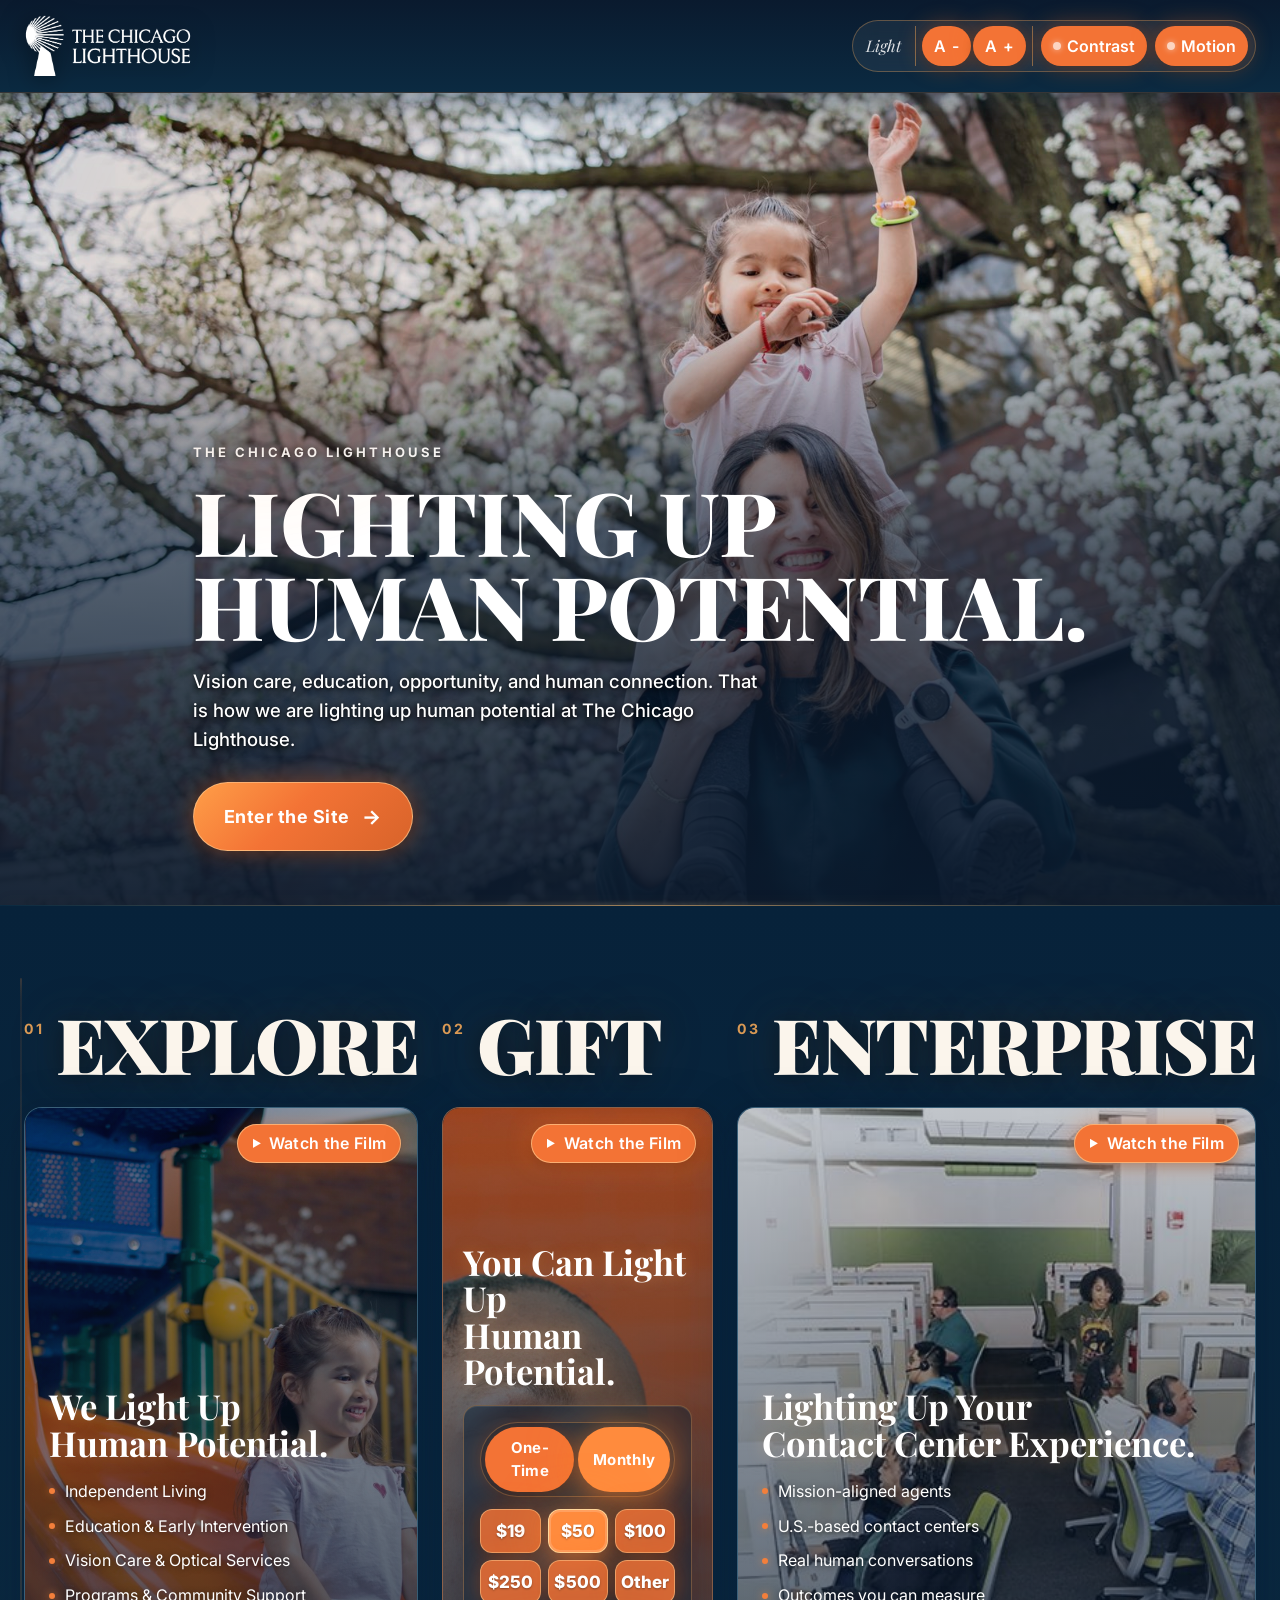
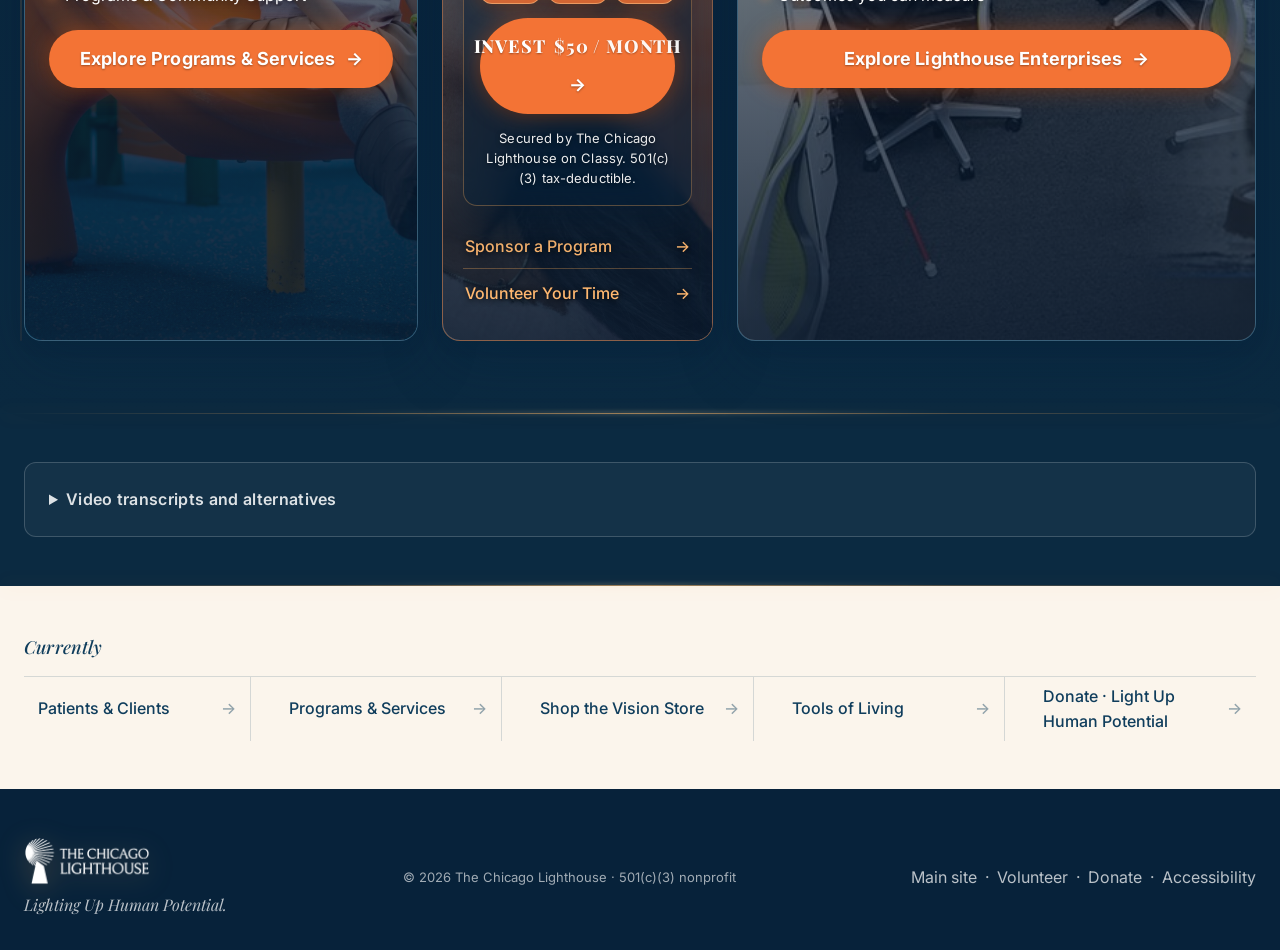
==== index.html @ 5dae8b42 "v3.8.0: header cleanup, hero true-cover, big block section titles, new hero poster Header - Remove t" ====
<!doctype html>
<html lang="en">
<head>
  <meta charset="utf-8" />
  <meta name="viewport" content="width=device-width, initial-scale=1, viewport-fit=cover" />
  <title>The Chicago Lighthouse — Lighting Up Human Potential</title>
  <meta name="description" content="Lighting up human potential through vision care, education, opportunity, and human connection. Three pathways: Explore, Gift, Enterprise." />
  <meta name="theme-color" content="#0B2A41" />

  <link rel="icon" type="image/png" href="assets/logo-deck-white.png" />
  <link rel="apple-touch-icon" href="assets/logo-deck-navy.png" />

  <link rel="preconnect" href="https://fonts.googleapis.com" />
  <link rel="preconnect" href="https://fonts.gstatic.com" crossorigin />
  <link rel="preconnect" href="https://player.vimeo.com" />
  <link rel="preconnect" href="https://i.vimeocdn.com" />
  <link href="https://fonts.googleapis.com/css2?family=Inter:wght@400;500;600;700&family=Playfair+Display:ital,wght@0,500;0,600;0,700;1,700&display=swap" rel="stylesheet" />

  <link rel="stylesheet" href="styles.css?v=3.7.0" />

  <meta property="og:title" content="The Chicago Lighthouse — Lighting Up Human Potential" />
  <meta property="og:description" content="Lighting up human potential. Three pathways: Explore, Gift, Enterprise." />
  <meta property="og:type" content="website" />
  <meta property="og:image" content="assets/hero-braille-reader.jpg" />
</head>
<body data-theme="default" data-text="m" data-motion="auto" class="lights-on">

  <script>
    /* Failsafe: ensure the page is always visible even if later JS fails.
       The lights-on class is set on body inline before any other content
       renders, so the body never sits at curtain-opacity for the user. */
    (function(){
      try {
        document.body.classList.add('lights-on');
        document.documentElement.classList.add('lights-on');
      } catch(_) {}
    })();
  </script>

  <a class="skip" href="#main">Skip to main content</a>

  <!-- Brand light: warm radial glow anchored to logo position -->
  <div class="brand-light" aria-hidden="true"></div>

  <!-- Switch flash overlay: warm light sweep for the contrast toggle -->
  <div class="switch-flash" id="switchFlash" aria-hidden="true"></div>

  <header class="site-header" role="banner">
    <div class="wrap header-inner">
      <a href="#top" class="brand" aria-label="The Chicago Lighthouse — back to top">
        <img src="assets/logo-mark-white.png" alt="The Chicago Lighthouse" />
      </a>

      <nav class="a11y-bar" aria-label="Display preferences">
        <span class="a11y-label" aria-hidden="true">Light</span>
        <div class="a11y-group" role="group" aria-label="Text size">
          <button type="button" class="a11y-btn" data-text-size="s" aria-label="Smaller text" title="Smaller text">A<span aria-hidden="true">-</span></button>
          <button type="button" class="a11y-btn" data-text-size="l" aria-label="Larger text" title="Larger text">A<span aria-hidden="true">+</span></button>
        </div>
        <button type="button" class="a11y-btn a11y-toggle" data-toggle="theme" aria-pressed="false" aria-label="Toggle high-contrast theme" title="High contrast">
          <span class="dot" aria-hidden="true"></span>
          <span class="a11y-text">Contrast</span>
        </button>
        <button type="button" class="a11y-btn a11y-toggle" data-toggle="motion" aria-pressed="false" aria-label="Toggle reduced motion" title="Reduce motion">
          <span class="dot" aria-hidden="true"></span>
          <span class="a11y-text">Motion</span>
        </button>
      </nav>
    </div>
  </header>

  <main id="main">

    <!-- ============ HERO ============ -->
    <section class="hero" id="top" aria-labelledby="hero-title">
      <div class="hero-media" aria-hidden="true">
        <img class="hero-poster" src="assets/hero-mom-and-child.jpg" alt="" />
        <iframe
          class="hero-video"
          src="https://player.vimeo.com/video/1198599538?background=1&autoplay=1&loop=1&muted=1&controls=0&title=0&byline=0&portrait=0&dnt=1&texttrack=en"
          allow="autoplay; fullscreen"
          allowfullscreen
          title="The Chicago Lighthouse — ambient film loop"
          loading="eager"
          tabindex="-1"
        ></iframe>
        <div class="hero-scrim"></div>
      </div>

      <div class="wrap hero-inner">
        <p class="eyebrow eyebrow-on-dark">The Chicago Lighthouse</p>
        <h1 id="hero-title" class="display hero-title" data-illuminate>
          <span class="hero-line-dominant" data-illuminate-line>LIGHTING&nbsp;UP</span>
          <span class="hero-line-dominant" data-illuminate-line>HUMAN&nbsp;POTENTIAL.</span>
        </h1>
        <p class="lede">Vision care, education, opportunity, and human connection. That is how we are lighting up human potential at The Chicago Lighthouse.</p>
        <div class="hero-row">
          <a class="btn btn-accent btn-hero-door" href="https://chicagolighthouse.org/" target="_blank" rel="noopener">
            Enter the Site <span class="arr" aria-hidden="true">&rarr;</span>
          </a>
        </div>
      </div>
    </section>

    <hr class="lightline" aria-hidden="true" />

    <!-- ============ THREE DOORWAYS ============ -->
    <section class="doorways-section" aria-labelledby="doorways-title">
      <div class="lighttrail" aria-hidden="true"></div>
      <div class="wrap">
        <h2 id="doorways-title" class="sr-only">Three pathways into The Chicago Lighthouse</h2>

        <div class="doorways">

          <!-- 1. EXPLORE -->
          <div class="doorway-group">
            <header class="dw-section-head">
              <span class="dw-section-num" aria-hidden="true">01</span>
              <h3 class="dw-section-title">Explore</h3>
            </header>
          <article class="doorway dw-care" id="explore" aria-labelledby="dw-care-title">
            <span class="lightsweep" aria-hidden="true"></span>
            <div class="dw-media" aria-hidden="true" data-bg-video="1198599538" data-bg-poster="assets/explore-playground.jpg">
              <img class="dw-poster" src="assets/explore-playground.jpg" alt="" />
              <div class="dw-scrim"></div>
            </div>
            <button class="film-btn film-btn-corner" data-film="1198599538" aria-label="Watch the Chicago Lighthouse film with sound">
              <span class="play-i" aria-hidden="true">&#9658;</span> Watch the Film
            </button>
            <div class="dw-content">
              <div class="dw-body">
                <h3 id="dw-care-title" class="dw-title">
                  <span class="glow-text breathe-warm">We Light Up</span><br/>
                  <span class="glow-text breathe-warm">Human Potential.</span>
                </h3>
                <ul class="dw-list" aria-label="Explore offerings">
                  <li>Independent Living</li>
                  <li>Education &amp; Early Intervention</li>
                  <li>Vision Care &amp; Optical Services</li>
                  <li>Programs &amp; Community Support</li>
                </ul>
                <a class="btn btn-accent btn-block btn-glow dw-cta-primary" href="https://chicagolighthouse.org/programs-services/" target="_blank" rel="noopener">
                  Explore Programs &amp; Services <span class="arr" aria-hidden="true">&rarr;</span>
                </a>
              </div>
            </div>
          </article>
          </div>

          <!-- 2. GIFT -->
          <div class="doorway-group">
            <header class="dw-section-head">
              <span class="dw-section-num" aria-hidden="true">02</span>
              <h3 class="dw-section-title">Gift</h3>
            </header>
          <article class="doorway dw-donor" id="gift" aria-labelledby="dw-donor-title">
            <span class="lightsweep" aria-hidden="true"></span>
            <div class="dw-media" aria-hidden="true" data-bg-video="1198599536" data-bg-poster="assets/gift-smile.jpg">
              <img class="dw-poster" src="assets/gift-smile.jpg" alt="" />
              <div class="dw-scrim dw-scrim-deep"></div>
            </div>
            <button class="film-btn film-btn-corner" data-film="1198599536" aria-label="Watch the Gift film with sound">
              <span class="play-i" aria-hidden="true">&#9658;</span> Watch the Film
            </button>
            <div class="dw-content dw-content-donor">
              <div class="dw-body">
                <h3 id="dw-donor-title" class="dw-title">
                  <span class="glow-text breathe-warm">You Can Light Up</span><br/>
                  <span class="glow-text breathe-warm">Human Potential.</span>
                </h3>

                <!-- ============ DONATION WIDGET ============ -->
                <form class="give" id="giveForm" aria-label="Make a donation" novalidate>
                  <div class="give-freq" role="group" aria-label="Donation frequency">
                    <button type="button" class="give-freq-btn" data-freq="one-time" aria-pressed="false">One-Time</button>
                    <button type="button" class="give-freq-btn is-on" data-freq="monthly" aria-pressed="true">Monthly</button>
                  </div>

                  <fieldset class="give-tiers" aria-label="Donation amount">
                    <legend class="sr-only">Choose an amount</legend>
                    <label class="give-tier"><input type="radio" name="give-amount" value="19" /><span>$19</span></label>
                    <label class="give-tier is-on"><input type="radio" name="give-amount" value="50" checked /><span>$50</span></label>
                    <label class="give-tier"><input type="radio" name="give-amount" value="100" /><span>$100</span></label>
                    <label class="give-tier"><input type="radio" name="give-amount" value="250" /><span>$250</span></label>
                    <label class="give-tier"><input type="radio" name="give-amount" value="500" /><span>$500</span></label>
                    <label class="give-tier give-tier-other"><input type="radio" name="give-amount" value="other" /><span>Other</span></label>
                  </fieldset>

                  <div class="give-other" hidden>
                    <label for="giveOtherAmt" class="sr-only">Custom amount in US dollars</label>
                    <span class="give-other-sym" aria-hidden="true">$</span>
                    <input id="giveOtherAmt" type="number" inputmode="decimal" min="1" step="1" placeholder="Custom amount" autocomplete="off" />
                  </div>

                  <button type="submit" class="btn btn-accent btn-block btn-glow give-cta" id="giveCta">
                    <span class="give-cta-label">INVEST <span class="give-cta-amt">$50 / MONTH</span></span> <span class="arr" aria-hidden="true">&rarr;</span>
                  </button>

                  <p class="give-note">Secured by The Chicago Lighthouse on Classy. 501(c)(3) tax-deductible.</p>
                </form>

                <div class="give-alt">
                  <a class="give-alt-link" href="https://chicagolighthouse.org/donate/corporations-foundations/" target="_blank" rel="noopener">
                    Sponsor a Program <span class="arr" aria-hidden="true">&rarr;</span>
                  </a>
                  <a class="give-alt-link" href="https://chicagolighthouse.org/work-with-us/volunteer/" target="_blank" rel="noopener">
                    Volunteer Your Time <span class="arr" aria-hidden="true">&rarr;</span>
                  </a>
                </div>
              </div>
            </div>
          </article>
          </div>

          <!-- 3. ENTERPRISE -->
          <div class="doorway-group">
            <header class="dw-section-head">
              <span class="dw-section-num" aria-hidden="true">03</span>
              <h3 class="dw-section-title">Enterprise</h3>
            </header>
          <article class="doorway dw-enterprise" id="enterprise" aria-labelledby="dw-ent-title">
            <span class="lightsweep" aria-hidden="true"></span>
            <div class="dw-media" aria-hidden="true" data-bg-video="1198599537" data-bg-poster="assets/enterprise-contact-center.jpg">
              <img class="dw-poster" src="assets/enterprise-contact-center.jpg" alt="" />
              <div class="dw-scrim dw-scrim-deep"></div>
            </div>
            <button class="film-btn film-btn-corner" data-film="1198599537" aria-label="Watch the Enterprise film with sound">
              <span class="play-i" aria-hidden="true">&#9658;</span> Watch the Film
            </button>
            <div class="dw-content">
              <div class="dw-body">
                <h3 id="dw-ent-title" class="dw-title">
                  <span class="glow-text breathe-warm">Lighting Up Your</span><br/>
                  <span class="glow-text breathe-warm">Contact Center Experience.</span>
                </h3>
                <ul class="dw-list" aria-label="Enterprise capabilities">
                  <li>Mission-aligned agents</li>
                  <li>U.S.-based contact centers</li>
                  <li>Real human conversations</li>
                  <li>Outcomes you can measure</li>
                </ul>
                <a class="btn btn-accent btn-block btn-glow dw-cta-primary" href="https://lighthouseenterprises.org/" target="_blank" rel="noopener">
                  Explore Lighthouse Enterprises <span class="arr" aria-hidden="true">&rarr;</span>
                </a>
              </div>
            </div>
          </article>
          </div>

        </div>
      </div>
    </section>

    <hr class="lightline" aria-hidden="true" />

    <!-- ============ TRANSCRIPTS & ALTERNATIVES ============ -->
    <!-- Sits as its own clearly bottom-of-deck section so the disclosure
         never appears mid-page within the doorway stack. WCAG 1.2.3. -->
    <section class="transcripts-section" aria-labelledby="transcripts-title">
      <div class="wrap">
        <details class="transcripts">
          <summary id="transcripts-title">Video transcripts and alternatives</summary>
          <div class="transcripts-grid">
            <div>
              <h4>The Chicago Lighthouse — hero film</h4>
              <!-- TODO Rick: replace with full transcript -->
              <p>Transcript placeholder. A descriptive text alternative for the Chicago Lighthouse hero film will live here once finalized. The film features staff, clients, and community members.</p>
            </div>
            <div>
              <h4>Gift film</h4>
              <p>Transcript placeholder. A descriptive text alternative for the Gift film will live here once finalized.</p>
            </div>
            <div>
              <h4>Enterprise film</h4>
              <p>Transcript placeholder. A descriptive text alternative for the Enterprise film will live here once finalized.</p>
            </div>
          </div>
        </details>
      </div>
    </section>

    <hr class="lightline" aria-hidden="true" />

    <!-- ============ CURRENTLY UTILITY BAND ============ -->
    <section class="currently" aria-labelledby="currently-title">
      <div class="wrap">
        <p id="currently-title" class="currently-h"><em>Currently</em></p>
        <ul class="currently-grid">
          <li><a href="https://chicagolighthouse.org/patients-clients/" target="_blank" rel="noopener">Patients &amp; Clients</a></li>
          <li><a href="https://chicagolighthouse.org/programs-services/" target="_blank" rel="noopener">Programs &amp; Services</a></li>
          <li><a href="https://chicagolighthouse.org/shop/" target="_blank" rel="noopener">Shop the Vision Store</a></li>
          <li><a href="https://chicagolighthouse.org/programs-services/independent-living/" target="_blank" rel="noopener">Tools of Living</a></li>
          <li><a href="https://chicagolighthouse.org/donate/" target="_blank" rel="noopener">Donate &middot; Light Up Human Potential</a></li>
        </ul>
      </div>
    </section>

  </main>

  <footer class="site-footer" role="contentinfo">
    <div class="wrap footer-inner">
      <div class="foot-brand">
        <img src="assets/logo-mark-white.png" alt="The Chicago Lighthouse" />
        <p class="foot-tag"><em>Lighting Up Human Potential.</em></p>
      </div>
      <p class="foot-meta">&copy; <span id="yr"></span> The Chicago Lighthouse &middot; 501(c)(3) nonprofit</p>
      <nav class="foot-links" aria-label="Footer">
        <a href="https://chicagolighthouse.org/" target="_blank" rel="noopener">Main site</a>
        <span aria-hidden="true">&middot;</span>
        <a href="https://chicagolighthouse.org/work-with-us/volunteer/" target="_blank" rel="noopener">Volunteer</a>
        <span aria-hidden="true">&middot;</span>
        <a href="https://chicagolighthouse.org/donate/" target="_blank" rel="noopener">Donate</a>
        <span aria-hidden="true">&middot;</span>
        <a href="https://chicagolighthouse.org/accessibility/" target="_blank" rel="noopener">Accessibility</a>
      </nav>
    </div>
  </footer>

  <!-- ============ Film modal ============ -->
  <div class="film-modal" id="filmModal" role="dialog" aria-modal="true" aria-labelledby="modalTitle" hidden>
    <button class="modal-close" id="modalClose" aria-label="Close film">&times;</button>
    <div class="modal-frame">
      <iframe id="modalIframe" src="" allow="autoplay; fullscreen; picture-in-picture" allowfullscreen title="Watch the film with sound"></iframe>
    </div>
    <p id="modalTitle" class="sr-only">Watch the film with sound and captions</p>
  </div>

  <script>
    (function(){
      var body = document.body;
      var yr = document.getElementById('yr');
      if (yr) yr.textContent = new Date().getFullYear();

      // Honor URL params for initial a11y state (useful for screenshots + sharable links)
      try {
        var p = new URLSearchParams(location.search);
        if (p.get('ax') === 'contrast') {
          body.setAttribute('data-theme', 'contrast');
          var t = document.querySelector('[data-toggle="theme"]');
          if (t) { t.setAttribute('aria-pressed','true'); t.classList.add('is-on'); }
        }
        if (p.get('motion') === 'reduced') {
          body.setAttribute('data-motion', 'reduced');
          var m = document.querySelector('[data-toggle="motion"]');
          if (m) { m.setAttribute('aria-pressed','true'); m.classList.add('is-on'); }
        }
        var sz = p.get('text');
        if (sz && ['s','m','l'].indexOf(sz) >= 0) body.setAttribute('data-text', sz);
      } catch(_) {}

      // Captions default on for every film modal via Vimeo texttrack param.
      var CC_LANG = 'en-x-autogen';

      // ---------- Film modal ----------
      var modal = document.getElementById('filmModal');
      var frame = document.getElementById('modalIframe');
      var closeBtn = document.getElementById('modalClose');
      var lastFocus = null;

      function openFilm(id, opener) {
        lastFocus = opener || document.activeElement;
        // controls=1 (default) so the native Vimeo CC toggle is available.
        // texttrack=<lang> turns captions on by default when CC preference is on.
        var url = 'https://player.vimeo.com/video/' + id + '?autoplay=1&title=0&byline=0&portrait=0&dnt=1';
        if (ccOn) url += '&texttrack=' + encodeURIComponent(CC_LANG);
        frame.src = url;
        modal.hidden = false;
        body.style.overflow = 'hidden';
        setTimeout(function(){ closeBtn.focus(); }, 40);
      }
      function closeFilm() {
        frame.src = '';
        modal.hidden = true;
        body.style.overflow = '';
        if (lastFocus && lastFocus.focus) lastFocus.focus();
      }
      document.querySelectorAll('.film-btn').forEach(function(btn){
        btn.addEventListener('click', function(){ openFilm(btn.dataset.film, btn); });
      });
      closeBtn.addEventListener('click', closeFilm);
      modal.addEventListener('click', function(e){ if (e.target === modal) closeFilm(); });
      document.addEventListener('keydown', function(e){
        if (e.key === 'Escape' && !modal.hidden) closeFilm();
      });

      // ---------- A11y toolbar ----------
      // Text size
      document.querySelectorAll('[data-text-size]').forEach(function(btn){
        btn.addEventListener('click', function(){
          var sz = btn.getAttribute('data-text-size');
          body.setAttribute('data-text', sz);
          document.querySelectorAll('[data-text-size]').forEach(function(b){
            b.classList.toggle('is-on', b === btn);
          });
        });
      });

      // Toggles (theme / motion)
      var prefersReducedMotion = window.matchMedia && window.matchMedia('(prefers-reduced-motion: reduce)').matches;
      function motionAllowed() {
        return body.getAttribute('data-motion') !== 'reduced' && !prefersReducedMotion;
      }

      var switchFlash = document.getElementById('switchFlash');
      function flashSwitch() {
        if (!switchFlash || !motionAllowed()) return;
        switchFlash.classList.remove('is-firing');
        // force reflow so the class re-applies the animation
        void switchFlash.offsetWidth;
        switchFlash.classList.add('is-firing');
        setTimeout(function(){ switchFlash.classList.remove('is-firing'); }, 700);
      }

      document.querySelectorAll('[data-toggle]').forEach(function(btn){
        btn.addEventListener('click', function(){
          var key = btn.getAttribute('data-toggle');

          if (key === 'cc') {
            setCc(!ccOn);
            return;
          }

          var attr = key === 'theme' ? 'data-theme' : 'data-motion';
          var onVals = key === 'theme' ? ['default','contrast'] : ['auto','reduced'];
          var cur = body.getAttribute(attr) || onVals[0];
          var next = cur === onVals[0] ? onVals[1] : onVals[0];

          if (key === 'theme') {
            // light-sweep transition into / out of high contrast
            body.classList.add('theme-transition');
            flashSwitch();
            setTimeout(function(){ body.classList.remove('theme-transition'); }, 600);
          }

          body.setAttribute(attr, next);
          var pressed = next === onVals[1];
          btn.setAttribute('aria-pressed', pressed);
          btn.classList.toggle('is-on', pressed);

          if (key === 'motion' && pressed) {
            // pause autoplay iframes
            document.querySelectorAll('.hero-video, .dw-media iframe').forEach(function(f){
              try { f.contentWindow.postMessage('{"method":"pause"}', '*'); } catch(_) {}
            });
          }
        });
      });

      // ---------- Hero letter-by-letter illumination ----------
      var titleEl = document.querySelector('[data-illuminate]');
      if (titleEl && motionAllowed()) {
        var lineNodes = titleEl.querySelectorAll('[data-illuminate-line]');
        var globalIdx = 0;
        lineNodes.forEach(function(line){
          var text = line.textContent;
          line.textContent = '';
          for (var i = 0; i < text.length; i++) {
            var ch = text.charAt(i);
            var span = document.createElement('span');
            span.className = 'illum-char';
            if (ch === ' ') { span.innerHTML = '&nbsp;'; }
            else { span.textContent = ch; }
            span.style.animationDelay = (globalIdx * 30) + 'ms';
            line.appendChild(span);
            globalIdx++;
          }
        });
        titleEl.classList.add('is-illuminating');
      }

      // ---------- Lights-on load sequence ----------
      // Belt-and-braces: inline script in <body> already set this, but make
      // sure it stays on in case anything earlier wiped it.
      body.classList.add('lights-on');

      // Failsafe for the letter-by-letter illumination: if any chars have
      // not animated to visible within 2.5s (motion paused, tab backgrounded,
      // OS animations off), force them visible so the hero is never blank.
      setTimeout(function(){
        document.querySelectorAll('.illum-char').forEach(function(c){
          var cs = getComputedStyle(c);
          if (parseFloat(cs.opacity) < 0.95) {
            c.style.opacity = '1';
            c.style.transform = 'none';
            c.style.filter = 'none';
          }
        });
      }, 2500);

      // ---------- Lazy background videos (GIFT + ENTERPRISE) ----------
      // Photo loads instantly as poster; iframe injects only when motion is
      // allowed and the user scrolls the section into view. The poster only
      // fades out once Vimeo confirms the video is actually playing (via
      // postMessage 'play' event). If Vimeo never plays (blocked, throttled,
      // autoplay denied, network failure), the poster stays. v3.6.1.
      function vimeoPlayReady(media) {
        if (!media || media.classList.contains('dw-bg-ready')) return;
        requestAnimationFrame(function(){ media.classList.add('dw-bg-ready'); });
      }
      function loadBgVideo(media) {
        if (!motionAllowed()) return;
        if (media.dataset.bgLoaded === '1') return;
        var id = media.getAttribute('data-bg-video');
        if (!id) return;
        var iframe = document.createElement('iframe');
        iframe.className = 'dw-bg-video';
        iframe.src = 'https://player.vimeo.com/video/' + id +
          '?background=1&autoplay=1&loop=1&muted=1&controls=0&title=0&byline=0&portrait=0&dnt=1';
        iframe.setAttribute('allow', 'autoplay; fullscreen');
        iframe.setAttribute('allowfullscreen', '');
        iframe.setAttribute('tabindex', '-1');
        iframe.setAttribute('aria-hidden', 'true');
        iframe.setAttribute('title', 'Ambient film loop');
        // When the iframe document loads, ask Vimeo to send us 'play' events.
        iframe.addEventListener('load', function(){
          try {
            iframe.contentWindow.postMessage(
              '{"method":"addEventListener","value":"play"}', '*');
            iframe.contentWindow.postMessage(
              '{"method":"addEventListener","value":"playing"}', '*');
          } catch(_) {}
        });
        media.appendChild(iframe);
        media.dataset.bgLoaded = '1';
      }
      // One listener for all Vimeo iframes: only swap poster for video when
      // Vimeo confirms playback has actually started.
      window.addEventListener('message', function(e){
        if (!e || !e.origin || e.origin.indexOf('player.vimeo.com') === -1) return;
        var data;
        try { data = typeof e.data === 'string' ? JSON.parse(e.data) : e.data; }
        catch(_) { return; }
        if (!data || (data.event !== 'play' && data.event !== 'playing')) return;
        document.querySelectorAll('.dw-bg-video').forEach(function(f){
          if (f.contentWindow === e.source) {
            vimeoPlayReady(f.parentElement);
          }
        });
      });
      var bgMedias = document.querySelectorAll('[data-bg-video]');
      if (bgMedias.length && motionAllowed() && 'IntersectionObserver' in window) {
        var io = new IntersectionObserver(function(entries){
          entries.forEach(function(e){
            if (e.isIntersecting) {
              loadBgVideo(e.target);
              io.unobserve(e.target);
            }
          });
        }, { rootMargin: '300px 0px' });
        bgMedias.forEach(function(m){ io.observe(m); });
      } else if (bgMedias.length && motionAllowed()) {
        // Fallback for very old browsers
        bgMedias.forEach(loadBgVideo);
      }

      // ---------- Donation widget ----------
      // CLH runs on Classy under give.chicagolighthouse.org.
      // Campaigns: 562978 = main donate, 594504 = monthly giving.
      // Classy honors c_src/c_src2 for source tracking; amount/recurring are
      // passed for forward-compat / platform parity (Donorbox, Givebutter, etc.).
      var CAMPAIGNS = {
        'one-time': 'https://give.chicagolighthouse.org/campaign/562978/donate',
        'monthly':  'https://give.chicagolighthouse.org/campaign/594504/donate'
      };

      var giveForm  = document.getElementById('giveForm');
      if (giveForm) {
        var giveCta     = document.getElementById('giveCta');
        var giveCtaAmt  = giveCta.querySelector('.give-cta-amt');
        var giveOther   = giveForm.querySelector('.give-other');
        var giveOtherIn = document.getElementById('giveOtherAmt');
        var freqBtns    = giveForm.querySelectorAll('.give-freq-btn');
        var tierLabels  = giveForm.querySelectorAll('.give-tier');
        var tierInputs  = giveForm.querySelectorAll('input[name="give-amount"]');

        var state = { freq: 'monthly', amount: 50, custom: false };

        function updateCta() {
          var amt = state.custom
            ? (parseInt(giveOtherIn.value, 10) || 0)
            : state.amount;
          var freqSuffix = state.freq === 'monthly' ? ' / MONTH' : '';
          var amtLabel = amt > 0 ? '$' + amt + freqSuffix : (state.freq === 'monthly' ? '/ MONTH' : '');
          giveCtaAmt.textContent = amtLabel;
          giveCta.disabled = state.custom && amt < 1;
        }

        freqBtns.forEach(function(btn){
          btn.addEventListener('click', function(){
            state.freq = btn.dataset.freq;
            freqBtns.forEach(function(b){
              var on = b === btn;
              b.classList.toggle('is-on', on);
              b.setAttribute('aria-pressed', on ? 'true' : 'false');
            });
            updateCta();
          });
        });

        tierInputs.forEach(function(inp){
          inp.addEventListener('change', function(){
            tierLabels.forEach(function(lab){ lab.classList.toggle('is-on', lab.contains(inp) && inp.checked); });
            if (inp.value === 'other') {
              state.custom = true;
              giveOther.hidden = false;
              setTimeout(function(){ giveOtherIn.focus(); }, 50);
            } else {
              state.custom = false;
              state.amount = parseInt(inp.value, 10) || 0;
              giveOther.hidden = true;
            }
            updateCta();
          });
        });

        giveOtherIn.addEventListener('input', updateCta);

        giveForm.addEventListener('submit', function(e){
          e.preventDefault();
          var amt = state.custom
            ? (parseInt(giveOtherIn.value, 10) || 0)
            : state.amount;
          if (amt < 1) {
            giveOtherIn.focus();
            return;
          }
          var url = new URL(CAMPAIGNS[state.freq] || CAMPAIGNS['one-time']);
          // Classy native + platform-portable params
          url.searchParams.set('amount', String(amt));
          if (state.freq === 'monthly') {
            url.searchParams.set('recurring', 'monthly');
            url.searchParams.set('frequency', 'monthly');
          } else {
            url.searchParams.set('recurring', 'false');
          }
          url.searchParams.set('c_src', 'splash');
          url.searchParams.set('c_src2', 'light-up-now');
          window.open(url.toString(), '_blank', 'noopener');
        });

        updateCta();
      }
    })();
  </script>
</body>
</html>
---- styles.css ----
/* =====================================================
   The Chicago Lighthouse — Splash (v2)
   Cinematic. Lit. Accessible.
   Brand cues: deck (navy field + warm orange + serif lockup).
   ===================================================== */

:root {
  /* Color */
  --navy:        #0F3D5C;
  --navy-deep:   #0B2A41;
  --navy-darker: #07223A;
  --orange:      #F37F3B;
  --orange-deep: #D8632A;
  --orange-soft: rgba(243, 127, 59, 0.45);
  --paper:       #FFFFFF;
  --cream:       #FBF5EC;
  --line-light:  rgba(15, 61, 92, 0.16);
  --line-dark:   rgba(255, 255, 255, 0.18);
  --ink:         #0E2538;
  --on-dark:     #FFFFFF;
  --on-dark-2:   rgba(255,255,255,0.86);
  --on-dark-3:   rgba(255,255,255,0.72);

  /* Glow tokens */
  --glow-warm:    0 0 30px rgba(255, 140, 60, 0.45);
  --glow-strong:  0 0 0 3px rgba(255, 175, 90, 0.95), 0 0 28px rgba(255, 140, 60, 0.55);
  --glow-text:    0 0 16px rgba(255, 184, 110, 0.35);
  --glow-text-strong: 0 0 22px rgba(255, 184, 110, 0.55), 0 0 4px rgba(255, 184, 110, 0.3);

  /* Geometry */
  --radius:      18px;
  --radius-sm:   12px;
  --shadow-1:    0 4px 14px rgba(7, 34, 58, 0.18), 0 22px 60px rgba(7, 34, 58, 0.30);
  --shadow-pop:  0 6px 18px rgba(216, 99, 42, 0.30), 0 26px 64px rgba(7, 34, 58, 0.36);

  /* Type */
  --font-display: "Playfair Display", "Iowan Old Style", Georgia, serif;
  --font-body:    "Inter", -apple-system, BlinkMacSystemFont, "Segoe UI", Roboto, sans-serif;

  /* Layout */
  --maxw:        1280px;
  --gutter:      1.5rem;

  /* Type scale — rem-based for 200% zoom support */
  --fs-base:     1.0625rem;   /* 17px */
  --fs-sm:       0.875rem;    /* 14px */
  --fs-xs:       0.75rem;     /* 12px */
  --fs-lede:     clamp(1.0625rem, 1.6vw, 1.3125rem);
  --fs-h-hero:   clamp(3.25rem, 8.4vw, 7.5rem);
  --fs-h-card:   clamp(1.75rem, 2.7vw, 2.4rem);
}

/* Text-size scaling controlled by toolbar */
body[data-text="s"] { font-size: 0.95rem; }
body[data-text="m"] { font-size: 1rem; }
body[data-text="l"] { font-size: 1.18rem; }

/* High-contrast theme overrides */
body[data-theme="contrast"] {
  --navy:        #000000;
  --navy-deep:   #000000;
  --navy-darker: #000000;
  --orange:      #FFD400;
  --orange-deep: #FFD400;
  --orange-soft: rgba(255, 212, 0, 0.55);
  --cream:       #FFFFFF;
  --ink:         #000000;
  --line-light:  #000000;
  --line-dark:   #FFD400;
  --on-dark:     #FFFFFF;
  --on-dark-2:   #FFFFFF;
  --on-dark-3:   #FFD400;
  --glow-warm:   0 0 0 2px #FFD400;
  --glow-strong: 0 0 0 4px #FFD400;
  --glow-text:   none;
  --glow-text-strong: none;
}
body[data-theme="contrast"] .dw-scrim,
body[data-theme="contrast"] .dw-scrim-donor,
body[data-theme="contrast"] .hero-scrim {
  background: linear-gradient(180deg, rgba(0,0,0,0.55) 0%, rgba(0,0,0,0.95) 100%) !important;
}
body[data-theme="contrast"] .hero-video,
body[data-theme="contrast"] .dw-media iframe,
body[data-theme="contrast"] .brand-light { display: none !important; }
body[data-theme="contrast"] .dw-poster { filter: grayscale(1) contrast(1.15); }

/* Reduced motion (toolbar + system) */
@media (prefers-reduced-motion: reduce) { html { scroll-behavior: auto; } }
body[data-motion="reduced"] *, body[data-motion="reduced"] *::before, body[data-motion="reduced"] *::after {
  animation-duration: 0s !important;
  animation-iteration-count: 1 !important;
  transition-duration: 0.001ms !important;
}
body[data-motion="reduced"] .hero-video,
body[data-motion="reduced"] .dw-media iframe { display: none !important; }
body[data-motion="reduced"] .breathe-warm { animation: none !important; }
body[data-motion="reduced"] .illum-char { opacity: 1 !important; transform: none !important; animation: none !important; filter: none !important; }
body[data-motion="reduced"] .doorway { opacity: 1 !important; transform: none !important; }
body[data-motion="reduced"] .lightsweep { display: none !important; }
@media (prefers-reduced-motion: reduce) {
  .hero-video, .dw-media iframe { display: none !important; }
  .breathe-warm { animation: none !important; }
  .illum-char { opacity: 1 !important; transform: none !important; animation: none !important; filter: none !important; }
  .doorway { opacity: 1 !important; transform: none !important; }
  .lightsweep { display: none !important; }
}

/* Reset-ish */
*, *::before, *::after { box-sizing: border-box; }
html, body { margin: 0; padding: 0; }
html {
  scroll-behavior: smooth;
  -webkit-text-size-adjust: 100%;
  background: var(--navy-deep);
}
body {
  font-family: var(--font-body);
  color: var(--on-dark);
  background: var(--navy-deep);
  font-size: var(--fs-base);
  line-height: 1.55;
  -webkit-font-smoothing: antialiased;
  -moz-osx-font-smoothing: grayscale;
  overflow-x: hidden;
}
img { max-width: 100%; display: block; }
a { color: inherit; text-decoration: none; }
button { font: inherit; background: none; border: 0; cursor: pointer; color: inherit; }
ul { list-style: none; padding: 0; margin: 0; }

/* Focus — warm-light halo for ALL interactive elements (key brand directive) */
:focus { outline: none; }
:focus-visible {
  outline: none;
  box-shadow: var(--glow-strong);
  border-radius: 6px;
}
a:focus-visible, button:focus-visible, .btn:focus-visible {
  box-shadow: var(--glow-strong);
}

.sr-only { position: absolute !important; width: 1px; height: 1px; padding: 0; margin: -1px; overflow: hidden; clip: rect(0,0,0,0); border: 0; }
.skip {
  position: absolute; left: -9999px; top: 0.5rem;
  background: var(--orange); color: #fff;
  padding: 0.625rem 0.875rem; border-radius: 8px;
  z-index: 1100;
  font-weight: 600;
}
.skip:focus { left: 0.75rem; box-shadow: var(--glow-strong); }

.wrap { max-width: var(--maxw); margin: 0 auto; padding: 0 var(--gutter); }

/* ============ BRAND LIGHT (radial glow from logo position) ============ */
.brand-light {
  position: fixed;
  top: -200px; left: -200px;
  width: 900px; height: 900px;
  pointer-events: none;
  z-index: 1;
  background: radial-gradient(closest-side, rgba(255, 170, 90, 0.18) 0%, rgba(255, 140, 60, 0.10) 35%, rgba(255, 140, 60, 0.00) 70%);
  filter: blur(10px);
  animation: brand-breathe 9s ease-in-out infinite;
}
@keyframes brand-breathe {
  0%, 100% { opacity: 0.85; transform: scale(1); }
  50% { opacity: 1; transform: scale(1.06); }
}

/* ============ HEADER ============ */
.site-header {
  position: absolute; top: 0; left: 0; right: 0; z-index: 50;
  padding-top: 1.1rem;
}
.header-inner {
  display: grid;
  grid-template-columns: auto 1fr auto;
  align-items: center;
  gap: 1rem;
  min-height: 4rem;
}
.brand { display: inline-flex; align-items: center; }
.brand img { height: 2.75rem; width: auto; filter: drop-shadow(0 4px 16px rgba(255, 175, 90, 0.35)); }

/* A11y toolbar — visible, native, dignified */
.a11y-bar {
  display: none;
  align-items: center;
  gap: 0.5rem;
  padding: 0.375rem 0.625rem;
  border: 1px solid rgba(255,255,255,0.22);
  border-radius: 999px;
  background: rgba(7, 34, 58, 0.55);
  backdrop-filter: blur(10px);
  -webkit-backdrop-filter: blur(10px);
  justify-self: center;
}
.a11y-label {
  font-family: var(--font-display);
  font-style: italic;
  font-size: var(--fs-sm);
  color: var(--on-dark-2);
  padding: 0 0.375rem;
}
.a11y-group {
  display: inline-flex;
  align-items: center;
  gap: 0.125rem;
  border-left: 1px solid rgba(255,255,255,0.22);
  border-right: 1px solid rgba(255,255,255,0.22);
  padding: 0 0.375rem;
}
.a11y-btn {
  min-width: 2.75rem; min-height: 2.75rem; /* 44px touch target */
  padding: 0 0.6875rem;
  border-radius: 999px;
  font-size: var(--fs-sm);
  font-weight: 600;
  color: var(--on-dark-2);
  transition: background-color .15s ease, color .15s ease, box-shadow .15s ease;
  display: inline-flex; align-items: center; justify-content: center; gap: 0.375rem;
}
.a11y-btn .dot {
  width: 0.5rem; height: 0.5rem; border-radius: 999px;
  background: rgba(255,255,255,0.4);
  transition: background-color .2s ease, box-shadow .2s ease;
}
.a11y-btn:hover { color: #fff; background: rgba(255,255,255,0.10); }
.a11y-btn.is-on, .a11y-btn[aria-pressed="true"] {
  background: var(--orange);
  color: #fff;
  box-shadow: var(--glow-warm);
}
.a11y-btn.is-on .dot, .a11y-btn[aria-pressed="true"] .dot {
  background: #fff;
  box-shadow: 0 0 8px rgba(255,255,255,0.9);
}

/* ============ BUTTONS ============ */
.btn {
  display: inline-flex; align-items: center; justify-content: center;
  gap: 0.625rem;
  padding: 0.875rem 1.375rem;
  min-height: 2.75rem;        /* 44px touch */
  border-radius: 999px;
  font-weight: 600;
  font-size: var(--fs-base);
  letter-spacing: 0.01em;
  border: 1.5px solid transparent;
  transition: transform .18s ease, background-color .2s ease, color .2s ease,
              border-color .2s ease, box-shadow .25s ease;
  white-space: nowrap;
  position: relative;
}
.btn:hover { transform: translateY(-1px); box-shadow: var(--glow-warm); }
.btn-sm { padding: 0.625rem 1.125rem; font-size: var(--fs-sm); min-height: 2.5rem; }
.btn-block { width: 100%; }
.btn-accent { background: var(--orange); color: #fff; }
.btn-accent:hover { background: var(--orange-deep); box-shadow: var(--shadow-pop), var(--glow-warm); }
.btn-light { background: #fff; color: var(--navy); }
.btn-light:hover { background: var(--cream); box-shadow: var(--shadow-1), var(--glow-warm); }
.btn-ghost-light {
  background: transparent; color: #fff; border-color: rgba(255,255,255,0.62);
  backdrop-filter: blur(4px);
}
.btn-ghost-light:hover { background: #fff; color: var(--navy); border-color: #fff; box-shadow: var(--glow-warm); }
.btn-glow { box-shadow: 0 0 22px rgba(255, 140, 60, 0.45); }
.arr { display: inline-block; transition: transform .2s ease; }
.btn:hover .arr { transform: translateX(3px); }

/* ============ TYPE HELPERS ============ */
.display {
  font-family: var(--font-display);
  font-weight: 700;
  line-height: 1.04;
  letter-spacing: -0.005em;
  margin: 0 0 1.125rem;
}
.eyebrow {
  font-size: var(--fs-xs);
  letter-spacing: 0.22em;
  text-transform: uppercase;
  font-weight: 600;
  color: var(--on-dark-3);
  margin: 0 0 1rem;
}
.eyebrow-on-dark { color: var(--on-dark-3); }
.lede {
  font-size: var(--fs-lede);
  line-height: 1.5;
  color: var(--on-dark-2);
  max-width: 58ch;
  margin: 0 0 1.75rem;
}

/* Glow text utility — used on Light Up, Today, Human Potential */
.glow-text { text-shadow: var(--glow-text); }
.glow-accent { text-shadow: var(--glow-text-strong); }

/* ============ HERO ============ */
.hero {
  position: relative;
  isolation: isolate;
  color: #fff;
  overflow: hidden;
  min-height: 100vh;
  display: flex;
  align-items: flex-end;
  padding: 0 0 clamp(4rem, 9vh, 8rem);
}
.hero-media { position: absolute; inset: 0; z-index: -1; background: var(--navy-deep); }
.hero-poster {
  position: absolute; inset: 0;
  width: 100%; height: 100%;
  object-fit: cover;
  z-index: 0;
  opacity: 0.92;
}
.hero-video {
  position: absolute;
  top: 50%; left: 50%;
  /* True cover: oversize on the constrained axis so iframe always exceeds
     the viewport in both dimensions; parent's overflow:hidden clips spill. */
  width: 177.78vh;     /* 16/9 of viewport height */
  min-width: 100%;     /* never narrower than viewport width */
  height: 56.25vw;     /* 9/16 of viewport width */
  min-height: 100%;    /* never shorter than viewport height */
  transform: translate(-50%, -50%);
  border: 0;
  z-index: 1;
  pointer-events: none;
}
.hero-scrim {
  position: absolute; inset: 0; z-index: 2;
  pointer-events: none;
  background:
    linear-gradient(to bottom,
      rgba(10, 26, 46, 0) 0%,
      rgba(10, 26, 46, 0) 55%,
      rgba(10, 26, 46, 0.78) 100%),
    radial-gradient(80% 60% at 20% 110%, rgba(216, 99, 42, 0.28), transparent 62%);
}
.hero-inner { position: relative; z-index: 3; max-width: 60rem; padding-top: 12vh; }

.hero-title {
  font-size: var(--fs-h-hero);
  margin-bottom: 1.25rem;
  display: block;
}
.hero-title .glow-text { display: block; }
.hero-accent {
  display: block;
  color: var(--orange);
  font-style: italic;
  font-weight: 700;
}

.hero-row {
  display: flex; align-items: center; gap: 1.25rem; flex-wrap: wrap;
  margin-top: 0.75rem;
}

/* ============ DOORWAYS ============ */
.doorways-section {
  background: linear-gradient(180deg, var(--navy-darker) 0%, var(--navy-deep) 100%);
  padding: clamp(3.5rem, 8vw, 6.5rem) 0 clamp(2.5rem, 6vw, 4.5rem);
}
.doorways {
  display: grid;
  grid-template-columns: 1fr;
  gap: 1.375rem;
}
.doorway {
  position: relative;
  isolation: isolate;
  overflow: hidden;
  border-radius: var(--radius);
  min-height: clamp(22rem, 54vh, 30rem);
  display: flex;
  flex-direction: column;
  justify-content: stretch;
  border: 1px solid var(--line-dark);
  box-shadow: var(--shadow-1);
  background: var(--navy);
  transition: transform .25s ease, border-color .25s ease, box-shadow .3s ease, filter .3s ease;
}
.doorway:hover, .doorway:focus-within {
  transform: translateY(-4px);
  border-color: rgba(255, 175, 90, 0.55);
  box-shadow: var(--shadow-1), 0 0 60px rgba(255, 140, 60, 0.25);
  filter: brightness(1.05);
}
.dw-media {
  position: absolute; inset: 0; z-index: -2;
  background: var(--navy);
  /* Container queries let .dw-bg-video size itself against this exact box
     so the iframe ALWAYS covers (no aspect-ratio rounding error, no top or
     bottom spillage). */
  container-type: size;
}
.dw-media img, .dw-media .dw-poster {
  position: absolute; inset: 0;
  width: 100%; height: 100%;
  object-fit: cover;
  z-index: 0;
}
.dw-scrim,
.dw-scrim-deep,
.dw-scrim-donor {
  position: absolute; inset: 0; z-index: 2;
  /* See v3.6.0 unified scrim block below for the actual gradient. */
}

.dw-content {
  position: relative; z-index: 3;
  padding: 1.75rem 1.5rem 1.75rem;
  display: flex; flex-direction: column; justify-content: center;
  gap: 1rem;
  flex: 1;
}
.dw-meta { margin: 0 0 0.25rem; padding-top: 0; }
.dw-num {
  display: inline-block;
  font-size: var(--fs-xs);
  letter-spacing: 0.22em;
  text-transform: uppercase;
  font-weight: 600;
  color: var(--on-dark-2);
  padding: 0.25rem 0.625rem;
  border: 1px solid var(--line-dark);
  border-radius: 999px;
  background: rgba(7, 34, 58, 0.55);
  backdrop-filter: blur(6px);
}
.dw-num-accent {
  color: #fff;
  background: rgba(216, 99, 42, 0.85);
  border-color: rgba(255, 175, 90, 0.7);
  box-shadow: 0 0 18px rgba(255, 140, 60, 0.45);
}

.dw-body { margin-top: 1rem; }
.dw-title {
  font-family: var(--font-display);
  font-weight: 700;
  font-size: var(--fs-h-card);
  line-height: 1.05;
  margin: 0 0 1rem;
}
.dw-list {
  margin: 0 0 1.25rem;
  display: flex; flex-direction: column; gap: 0.375rem;
  color: var(--on-dark-2);
  font-size: var(--fs-sm);
}
.dw-list li {
  display: flex; align-items: center; gap: 0.625rem;
  padding: 0.125rem 0;
}
.dw-list li::before {
  content: ""; width: 0.375rem; height: 0.375rem; border-radius: 999px;
  background: var(--orange);
  flex: 0 0 0.375rem;
  box-shadow: 0 0 8px rgba(255,140,60,0.6);
}
.dw-list-stack li {
  border-bottom: 1px solid rgba(255,255,255,0.10);
  padding: 0.5rem 0;
}
.dw-list-stack li:last-child { border-bottom: 0; }

.dw-ctas { display: flex; flex-direction: column; gap: 0.625rem; margin-top: 0.5rem; }

.dw-donor { border-color: rgba(243,127,59,0.55); }
.dw-donor:hover, .dw-donor:focus-within {
  border-color: rgba(243,127,59,0.95);
  box-shadow: var(--shadow-pop), 0 0 80px rgba(255, 140, 60, 0.35);
}

/* DONOR card needs more room for the donation widget */
.dw-content-donor {
  padding: 1.25rem 1.25rem 1.5rem;
}
.dw-donor { min-height: clamp(34rem, 74vh, 44rem); }

/* ============ DONATION WIDGET (glassmorphic) ============ */
.give {
  display: flex; flex-direction: column; gap: 0.75rem;
  padding: 1rem;
  margin: 0 0 0.875rem;
  background: rgba(7, 34, 58, 0.55);
  border: 1px solid rgba(255, 175, 90, 0.32);
  border-radius: 14px;
  backdrop-filter: blur(14px) saturate(140%);
  -webkit-backdrop-filter: blur(14px) saturate(140%);
  box-shadow: 0 18px 40px rgba(7, 34, 58, 0.42), inset 0 1px 0 rgba(255,255,255,0.08);
}

/* Frequency toggle */
.give-freq {
  display: grid;
  grid-template-columns: 1fr 1fr;
  gap: 0.25rem;
  padding: 0.25rem;
  border: 1px solid rgba(255,255,255,0.22);
  border-radius: 999px;
  background: rgba(7, 34, 58, 0.55);
}
.give-freq-btn {
  min-height: 2.5rem;
  padding: 0.5rem 0.875rem;
  border-radius: 999px;
  font-size: var(--fs-sm);
  font-weight: 600;
  color: var(--on-dark-2);
  letter-spacing: 0.02em;
  transition: background-color .18s ease, color .18s ease, box-shadow .25s ease;
}
.give-freq-btn:hover { color: #fff; background: rgba(255,255,255,0.10); }
.give-freq-btn.is-on, .give-freq-btn[aria-pressed="true"] {
  background: var(--orange);
  color: #fff;
  box-shadow: var(--glow-warm);
}

/* Tier grid */
.give-tiers {
  display: grid;
  grid-template-columns: repeat(3, 1fr);
  gap: 0.4375rem;
  padding: 0;
  margin: 0;
  border: 0;
}
.give-tier {
  position: relative;
  display: flex; align-items: center; justify-content: center;
  min-height: 2.75rem;
  padding: 0.5rem 0.25rem;
  border: 1.5px solid rgba(255,255,255,0.22);
  border-radius: 12px;
  background: rgba(7, 34, 58, 0.55);
  font-weight: 600;
  font-size: var(--fs-base);
  color: #fff;
  cursor: pointer;
  transition: background-color .18s ease, border-color .18s ease, box-shadow .25s ease, transform .15s ease;
}
.give-tier:hover {
  border-color: rgba(255, 175, 90, 0.7);
  background: rgba(216, 99, 42, 0.18);
  transform: translateY(-1px);
}
.give-tier input { position: absolute; opacity: 0; pointer-events: none; }
.give-tier:focus-within {
  box-shadow: var(--glow-strong);
  border-color: var(--orange);
}
.give-tier.is-on {
  background: var(--orange);
  border-color: var(--orange);
  color: #fff;
  box-shadow: 0 0 22px rgba(255, 140, 60, 0.55);
}
.give-tier-other { font-size: var(--fs-sm); letter-spacing: 0.02em; }

/* Custom amount */
.give-other {
  position: relative;
  display: flex; align-items: center;
}
.give-other[hidden] { display: none; }
.give-other-sym {
  position: absolute;
  left: 0.875rem;
  font-weight: 700;
  color: var(--on-dark-2);
}
.give-other input {
  width: 100%;
  min-height: 2.75rem;
  padding: 0.5rem 0.875rem 0.5rem 1.75rem;
  background: rgba(7, 34, 58, 0.65);
  border: 1.5px solid rgba(255, 175, 90, 0.45);
  border-radius: 12px;
  color: #fff;
  font-size: var(--fs-base);
  font-weight: 600;
  font-family: inherit;
  -webkit-appearance: none;
  appearance: none;
}
.give-other input::placeholder { color: rgba(255,255,255,0.55); font-weight: 500; }
.give-other input:focus-visible { box-shadow: var(--glow-strong); border-color: var(--orange); outline: none; }

/* Primary CTA — live label */
.give-cta {
  width: 100%;
  margin-top: 0.125rem;
  font-size: var(--fs-base);
  flex-wrap: wrap;
}
.give-cta-amt {
  font-weight: 500;
  opacity: 0.95;
  letter-spacing: 0.02em;
}
.give-cta:disabled { opacity: 0.55; cursor: not-allowed; transform: none; }
.give-cta:disabled:hover { transform: none; box-shadow: none; }

.give-note {
  margin: 0.125rem 0 0;
  font-size: var(--fs-xs);
  color: var(--on-dark-3);
  letter-spacing: 0.01em;
  text-align: center;
}

/* Secondary alt paths */
.give-alt {
  display: flex; flex-direction: column; gap: 0.125rem;
  padding-top: 0.25rem;
}
.give-alt-link {
  display: flex; align-items: center; justify-content: space-between;
  min-height: 2.5rem;
  padding: 0.5rem 0.125rem;
  font-size: var(--fs-sm);
  font-weight: 500;
  color: var(--on-dark-2);
  border-bottom: 1px solid rgba(255,255,255,0.12);
  transition: color .15s ease, padding .2s ease, border-color .15s ease;
}
.give-alt-link:last-child { border-bottom: 0; }
.give-alt-link .arr { transition: transform .2s ease, color .2s ease; color: rgba(255,255,255,0.5); }
.give-alt-link:hover, .give-alt-link:focus-visible {
  color: #fff; padding-left: 0.375rem; border-color: rgba(255, 175, 90, 0.5);
}
.give-alt-link:hover .arr, .give-alt-link:focus-visible .arr {
  transform: translateX(3px); color: var(--orange);
}

/* High-contrast overrides for donation widget */
body[data-theme="contrast"] .give {
  background: #000; border-color: #FFD400; backdrop-filter: none;
}
body[data-theme="contrast"] .give-tier,
body[data-theme="contrast"] .give-freq,
body[data-theme="contrast"] .give-freq-btn,
body[data-theme="contrast"] .give-other input {
  background: #000; color: #fff; border-color: #FFD400;
}
body[data-theme="contrast"] .give-tier.is-on,
body[data-theme="contrast"] .give-freq-btn.is-on,
body[data-theme="contrast"] .give-freq-btn[aria-pressed="true"] {
  background: #FFD400; color: #000;
}

/* Reposition Watch the Film button so it doesn't collide with the donation widget */
.film-btn-corner {
  position: absolute;
  top: 1rem; right: 1rem;
  z-index: 4;
  padding: 0.5rem 0.875rem;
  font-size: var(--fs-sm);
  background: rgba(7, 34, 58, 0.75);
}
.film-btn-corner:hover, .film-btn-corner:focus-visible {
  background: var(--orange);
  border-color: var(--orange);
  transform: translateY(-1px);
}

/* Watch the Film overlay — centered for donor + enterprise, inline for hero */
.film-btn {
  display: inline-flex; align-items: center; gap: 0.5rem;
  min-height: 2.75rem;
  padding: 0.625rem 1.125rem;
  background: rgba(7, 34, 58, 0.72);
  color: #fff;
  border: 1px solid rgba(255,255,255,0.32);
  border-radius: 999px;
  font-size: var(--fs-sm);
  font-weight: 600;
  letter-spacing: 0.02em;
  backdrop-filter: blur(8px);
  -webkit-backdrop-filter: blur(8px);
  transition: background-color .2s ease, border-color .2s ease, transform .15s ease, box-shadow .25s ease;
}
.film-btn:hover, .film-btn:focus-visible {
  background: var(--orange);
  border-color: var(--orange);
  transform: translateY(-1px);
  box-shadow: var(--glow-warm);
}
.film-btn .play-i { font-size: 0.625rem; }

.film-btn-center {
  position: absolute;
  top: 50%; left: 50%;
  transform: translate(-50%, -50%);
  z-index: 4;
  padding: 0.8125rem 1.375rem;
  font-size: var(--fs-base);
  background: rgba(7, 34, 58, 0.55);
}
.film-btn-center:hover, .film-btn-center:focus-visible {
  transform: translate(-50%, calc(-50% - 2px));
  background: var(--orange);
  border-color: var(--orange);
}

/* Transcripts area */
.transcripts {
  margin-top: 2rem;
  padding: 1.25rem 1.5rem;
  border: 1px solid var(--line-dark);
  border-radius: var(--radius-sm);
  background: rgba(255,255,255,0.04);
  color: var(--on-dark-2);
}
.transcripts > summary {
  cursor: pointer;
  font-weight: 600;
  letter-spacing: 0.02em;
  padding: 0.25rem 0;
}
.transcripts > summary:focus-visible { box-shadow: var(--glow-strong); border-radius: 4px; }
.transcripts-grid {
  display: grid; gap: 1.25rem; margin-top: 1rem;
  grid-template-columns: 1fr;
  font-size: var(--fs-sm);
}
.transcripts h4 {
  font-family: var(--font-display);
  font-size: 1.0625rem;
  margin: 0 0 0.375rem;
  color: #fff;
}

/* ============ CURRENTLY UTILITY BAND ============ */
.currently {
  background: var(--cream);
  color: var(--ink);
  padding: clamp(2rem, 4.5vw, 3rem) 0;
  border-top: 4px solid var(--orange);
}
.currently-h {
  font-family: var(--font-display);
  font-style: italic;
  font-weight: 500;
  font-size: 1.125rem;
  margin: 0 0 0.875rem;
  color: var(--navy);
  letter-spacing: 0.01em;
}
.currently-grid {
  display: grid;
  grid-template-columns: 1fr;
  gap: 0;
  border-top: 1px solid var(--line-light);
}
.currently-grid li { border-bottom: 1px solid var(--line-light); }
.currently-grid a {
  display: flex; align-items: center; justify-content: space-between;
  padding: 0.875rem 0.25rem;
  font-weight: 500;
  font-size: var(--fs-sm);
  color: var(--navy);
  min-height: 2.75rem;
  transition: color .15s ease, padding .2s ease;
}
.currently-grid a::after { content: "→"; color: rgba(15,61,92,0.45); transition: transform .2s ease, color .2s ease; }
.currently-grid a:hover { color: var(--orange-deep); padding-left: 0.5rem; }
.currently-grid a:hover::after { color: var(--orange-deep); transform: translateX(3px); }

/* ============ FOOTER ============ */
.site-footer {
  background: var(--navy-darker);
  color: var(--on-dark-3);
  padding: 3rem 0 2rem;
  font-size: var(--fs-sm);
}
.footer-inner {
  display: flex;
  flex-direction: column;
  gap: 1.25rem;
  align-items: flex-start;
}
.foot-brand img { height: 3rem; width: auto; margin-bottom: 0.5rem; filter: drop-shadow(0 4px 14px rgba(255,175,90,0.30)); }
.foot-tag {
  font-family: var(--font-display);
  color: var(--on-dark-3);
  margin: 0;
  font-size: 1rem;
}
.foot-meta { margin: 0; font-size: var(--fs-xs); color: rgba(255,255,255,0.62); }
.foot-links { display: inline-flex; flex-wrap: wrap; align-items: center; gap: 0.5rem; }
.foot-links a {
  padding: 0.25rem 0;
  border-bottom: 1px solid rgba(255,255,255,0.25);
}
.foot-links a:hover { color: #fff; border-color: #fff; }

/* ============ FILM MODAL ============ */
.film-modal {
  position: fixed; inset: 0; z-index: 1000;
  background: rgba(7, 34, 58, 0.94);
  display: flex; align-items: center; justify-content: center;
  padding: 1.5rem;
}
.film-modal[hidden] { display: none; }
.modal-frame {
  position: relative;
  width: min(70rem, 100%);
  aspect-ratio: 16 / 9;
  border-radius: 14px;
  overflow: hidden;
  background: #000;
  box-shadow: 0 30px 80px rgba(0,0,0,0.6), 0 0 80px rgba(255,140,60,0.18);
}
.modal-frame iframe {
  position: absolute; inset: 0;
  width: 100%; height: 100%;
  border: 0;
}
.modal-close {
  position: absolute; top: 1rem; right: 1.25rem;
  width: 2.75rem; height: 2.75rem;
  border-radius: 999px;
  background: rgba(255,255,255,0.10);
  border: 1px solid rgba(255,255,255,0.45);
  color: #fff;
  font-size: 1.5rem;
  line-height: 1;
  display: flex; align-items: center; justify-content: center;
  transition: background-color .2s ease, transform .15s ease, box-shadow .25s ease;
}
.modal-close:hover, .modal-close:focus-visible {
  background: var(--orange); border-color: var(--orange);
  transform: scale(1.05);
  box-shadow: var(--glow-warm);
}

/* ============ RESPONSIVE ============ */
@media (min-width: 720px) {
  .a11y-bar { display: inline-flex; }
  .brand img { height: 3rem; }
  .currently-grid {
    grid-template-columns: repeat(2, 1fr);
    column-gap: 2rem;
  }
  .footer-inner {
    flex-direction: row;
    align-items: center;
    justify-content: space-between;
    gap: 1.5rem;
  }
  .transcripts-grid { grid-template-columns: repeat(3, 1fr); }
}

@media (min-width: 1024px) {
  .doorways {
    grid-template-columns: repeat(3, 1fr);
    gap: 1.5rem;
    align-items: stretch;
  }
  .doorway { min-height: clamp(28rem, 60vh, 36rem); }
  .dw-donor { min-height: clamp(36rem, 76vh, 46rem); }
  .currently-grid { grid-template-columns: repeat(5, 1fr); column-gap: 1.5rem; }
  .currently-grid li { border-bottom: 0; border-right: 1px solid var(--line-light); }
  .currently-grid li:last-child { border-right: 0; }
  .currently-grid a { padding: 0 0.875rem; min-height: 4rem; }
  .currently-grid a:hover { padding-left: 0.875rem; }
  .hero-inner { padding-top: 14vh; }
}

@media (max-width: 720px) {
  /* Compact a11y bar into a single icon on small screens */
  .a11y-bar { display: none; }
}

@media (max-width: 480px) {
  :root { --gutter: 1.125rem; }
  .brand img { height: 2.375rem; }
  .hero { min-height: 92vh; }
  .doorway { min-height: 22rem; }
  .dw-donor { min-height: 32rem; }
  .dw-content { padding: 1.5rem 1.25rem; }
  .dw-content-donor { padding: 1.25rem 1rem 1.5rem; }
  .dw-title { font-size: 1.6rem; }
  .film-btn-center { font-size: var(--fs-sm); padding: 0.625rem 1rem; }
  .give-tiers { grid-template-columns: repeat(3, 1fr); gap: 0.375rem; }
  .give-tier { min-height: 2.5rem; font-size: 0.9375rem; }
}

/* 200% zoom safety: keep layout from collapsing horizontally */
@media (max-width: 360px) {
  .hero-title { font-size: 2.5rem; }
}

/* =====================================================
   v3.1 — "Lighting Up" design layer
   Load choreography, beacon cursor, light sweep, hero
   illumination, breathing accents, light dividers,
   switch flash, light-trail, layout tune-ups.
   ===================================================== */

/* ---------- Layout: header upgrades (bigger logo) ---------- */
.header-inner {
  grid-template-columns: auto 1fr auto;
  column-gap: 1.25rem;
}
.brand img { height: 4.25rem; }

/* Big hero CTA: front-door pill */
.btn-hero-door {
  padding: 1.125rem 1.875rem;
  font-size: clamp(1rem, 1.4vw, 1.1875rem);
  min-height: 3.375rem;
  font-weight: 700;
  letter-spacing: 0.03em;
  background: linear-gradient(135deg, #FF9E48 0%, var(--orange) 45%, var(--orange-deep) 100%);
  color: #fff;
  border: 1.5px solid rgba(255, 200, 140, 0.7);
  box-shadow:
    0 12px 36px rgba(216, 99, 42, 0.40),
    0 0 38px rgba(255, 150, 70, 0.55),
    inset 0 1px 0 rgba(255,255,255,0.25);
  animation: door-breathe 5.4s ease-in-out infinite;
}
.btn-hero-door:hover, .btn-hero-door:focus-visible {
  transform: translateY(-2px);
  box-shadow:
    0 16px 44px rgba(216, 99, 42, 0.55),
    0 0 64px rgba(255, 170, 90, 0.85),
    inset 0 1px 0 rgba(255,255,255,0.35);
  background: linear-gradient(135deg, #FFB870 0%, #FF8B3D 45%, #E16A2A 100%);
}
@keyframes door-breathe {
  0%, 100% { box-shadow: 0 12px 36px rgba(216, 99, 42, 0.40), 0 0 28px rgba(255, 150, 70, 0.40), inset 0 1px 0 rgba(255,255,255,0.25); }
  50%      { box-shadow: 0 14px 40px rgba(216, 99, 42, 0.52), 0 0 56px rgba(255, 160, 80, 0.70), inset 0 1px 0 rgba(255,255,255,0.30); }
}
.btn-hero-door .arr {
  font-size: 1.125em;
  margin-left: 0.125rem;
}

/* Hero row tuning so the big CTA reads as primary */
.hero-row { gap: 1rem 1.5rem; row-gap: 1rem; }

/* ---------- Lights-on load sequence ----------
   v3.6.0 — the body is FULLY VISIBLE by default. The "lights-on" class is
   still set inline at page load (see <script> in index.html) AND from JS
   after DOMContentLoaded, but it is no longer a gate on visibility. If JS
   fails entirely the page still renders. The class only controls the
   optional staggered transition polish below. */
body { opacity: 1; }
body.lights-on { opacity: 1; }

.hero-poster, .hero-scrim, .hero-inner, .brand-light {
  transition: opacity .6s ease, transform .6s ease, filter .8s ease;
}
.hero-inner { opacity: 1; transform: translateY(0); }
.brand-light { opacity: 0.85; transform: scale(1); }

.doorway {
  opacity: 1;
  transform: translateY(0);
  transition: opacity .55s ease, transform .55s ease, border-color .25s ease, box-shadow .3s ease, filter .3s ease;
}
body.lights-on .doorway { opacity: 1; transform: translateY(0); }

/* ---------- Letter-by-letter hero illumination ----------
   v3.6.0 — default state is VISIBLE. The animation still plays as a
   blur-and-glow-in entrance, but if the animation never runs (paused tab,
   reduced motion, or a JS hiccup that stops the timeline at frame 0) the
   hero text is still readable. The JS in index.html also force-sets
   opacity:1 after 2.5s as an additional failsafe. */
.hero-title[data-illuminate] .illum-char {
  display: inline-block;
  opacity: 1;
  transform: translateY(0);
  filter: blur(0);
  text-shadow: 0 0 0 rgba(255, 184, 110, 0);
  animation: illum-on .9s cubic-bezier(.2,.7,.2,1) forwards;
}
@keyframes illum-on {
  0%   { opacity: 0; transform: translateY(8px); filter: blur(6px); text-shadow: 0 0 0 rgba(255, 184, 110, 0); }
  55%  { opacity: 1; transform: translateY(0);   filter: blur(0);   text-shadow: 0 0 22px rgba(255, 200, 130, 0.85), 0 0 6px rgba(255, 200, 130, 0.5); }
  100% { opacity: 1; transform: translateY(0);   filter: blur(0);   text-shadow: var(--glow-text-strong); }
}

/* ---------- Breathing accent words ---------- */
.breathe-warm { animation: breathe-text 4s ease-in-out infinite; }
@keyframes breathe-text {
  0%, 100% { text-shadow: 0 0 12px rgba(255, 184, 110, 0.40); }
  50%      { text-shadow: 0 0 22px rgba(255, 184, 110, 0.70), 0 0 6px rgba(255, 200, 130, 0.45); }
}

/* ---------- Light-sweep on hover for doorway cards ---------- */
.lightsweep {
  position: absolute;
  top: 0; left: 0;
  width: 60%;
  height: 100%;
  z-index: 4;
  pointer-events: none;
  opacity: 0;
  transform: translateX(-120%) skewX(-18deg);
  background: linear-gradient(115deg,
    rgba(255, 255, 255, 0) 0%,
    rgba(255, 200, 130, 0.20) 45%,
    rgba(255, 255, 255, 0.32) 50%,
    rgba(255, 200, 130, 0.20) 55%,
    rgba(255, 255, 255, 0) 100%);
  mix-blend-mode: screen;
  filter: blur(2px);
}
.doorway:hover .lightsweep,
.doorway:focus-within .lightsweep {
  animation: lightsweep-go .85s cubic-bezier(.2,.7,.2,1) forwards;
}
@keyframes lightsweep-go {
  0%   { opacity: 0; transform: translateX(-120%) skewX(-18deg); }
  20%  { opacity: 1; }
  100% { opacity: 0; transform: translateX(260%) skewX(-18deg); }
}

/* ---------- Horizontal light-line dividers ---------- */
hr.lightline {
  position: relative;
  height: 1px;
  border: 0;
  margin: 0;
  background: linear-gradient(90deg,
    rgba(255, 140, 60, 0) 0%,
    rgba(255, 175, 90, 0.55) 50%,
    rgba(255, 140, 60, 0) 100%);
  box-shadow: 0 0 18px rgba(255, 140, 60, 0.30);
  overflow: visible;
}
hr.lightline::before {
  content: "";
  position: absolute;
  inset: -1px 25% auto 25%;
  height: 2px;
  background: linear-gradient(90deg,
    rgba(255, 200, 130, 0) 0%,
    rgba(255, 220, 160, 0.55) 50%,
    rgba(255, 200, 130, 0) 100%);
  filter: blur(2px);
  opacity: 0.7;
}

/* Currently band: keep the cream face, kill the heavy orange bar */
.currently { border-top: 0; }

/* ---------- Theme-switch flash ---------- */
.switch-flash {
  position: fixed;
  inset: 0;
  pointer-events: none;
  z-index: 900;
  opacity: 0;
}
.switch-flash.is-firing {
  animation: switch-sweep .6s ease-out forwards;
}
@keyframes switch-sweep {
  0%   { opacity: 0; background: linear-gradient(110deg, rgba(255, 200, 130, 0) 0%, rgba(255, 200, 130, 0) 100%); }
  20%  { opacity: 1; background: linear-gradient(110deg, rgba(255, 200, 130, 0) -20%, rgba(255, 220, 160, 0.75) 0%, rgba(255, 200, 130, 0.0) 35%); }
  60%  { opacity: 1; background: linear-gradient(110deg, rgba(255, 200, 130, 0) 30%, rgba(255, 220, 160, 0.75) 65%, rgba(255, 200, 130, 0.0) 100%); }
  100% { opacity: 0; background: linear-gradient(110deg, rgba(255, 200, 130, 0) 75%, rgba(255, 220, 160, 0.0) 120%); }
}
.theme-transition,
.theme-transition * {
  transition: background-color .4s ease, color .4s ease, border-color .4s ease, box-shadow .4s ease, filter .4s ease !important;
}

/* ---------- Light trail running through the three doorways ---------- */
.doorways-section { position: relative; }
.lighttrail {
  position: absolute;
  top: clamp(2.5rem, 6vw, 4.5rem);
  bottom: clamp(2.5rem, 6vw, 4.5rem);
  left: calc(var(--gutter, 1.5rem) + 0.625rem);
  width: 2px;
  border-radius: 999px;
  pointer-events: none;
  background: linear-gradient(180deg,
    rgba(255, 140, 60, 0.08) 0%,
    rgba(255, 175, 90, 0.16) 50%,
    rgba(255, 140, 60, 0.08) 100%);
  overflow: hidden;
  z-index: 5;
}
.lighttrail::after {
  content: "";
  position: absolute;
  left: -3px; right: -3px;
  height: 22%;
  border-radius: 999px;
  background: linear-gradient(180deg,
    rgba(255, 180, 110, 0) 0%,
    rgba(255, 200, 130, 0.95) 50%,
    rgba(255, 180, 110, 0) 100%);
  filter: blur(2px);
  box-shadow: 0 0 22px rgba(255, 170, 90, 0.85), 0 0 38px rgba(255, 140, 60, 0.55);
  animation: trail-run 6s cubic-bezier(.4,0,.6,1) infinite;
  top: -22%;
}
@keyframes trail-run {
  0%   { transform: translateY(0); opacity: 0; }
  6%   { opacity: 1; }
  72%  { opacity: 1; transform: translateY(calc(100vh)); }
  78%  { opacity: 0; transform: translateY(calc(100vh + 40px)); }
  100% { opacity: 0; transform: translateY(0); }
}
/* Each doorway brightens as the trail passes through */
.doorway { transition: opacity .55s ease, transform .55s ease, border-color .25s ease, box-shadow .3s ease, filter .6s ease; }
@keyframes doorway-glow-on {
  0%, 100% { box-shadow: var(--shadow-1); filter: brightness(1); }
  50%      { box-shadow: var(--shadow-1), 0 0 80px rgba(255, 140, 60, 0.55); filter: brightness(1.08); }
}
body.lights-on .doorways .doorway-group:nth-child(1) .doorway {
  animation: doorway-glow-on 6s ease-in-out infinite;
  animation-delay: 0.6s;
}
body.lights-on .doorways .doorway-group:nth-child(2) .doorway {
  animation: doorway-glow-on 6s ease-in-out infinite;
  animation-delay: 2.2s;
}
body.lights-on .doorways .doorway-group:nth-child(3) .doorway {
  animation: doorway-glow-on 6s ease-in-out infinite;
  animation-delay: 3.8s;
}

/* Reduced-motion: trail becomes a static thin warm line, doorway pulses off */
body[data-motion="reduced"] .lighttrail::after { display: none; }
body[data-motion="reduced"] .doorways .doorway { animation: none !important; }
@media (prefers-reduced-motion: reduce) {
  .lighttrail::after { display: none; }
  .doorways .doorway { animation: none !important; }
  .btn-hero-door { animation: none !important; }
  body { opacity: 1 !important; }
  body:not(.lights-on) .hero-inner,
  body:not(.lights-on) .brand-light { opacity: 1 !important; transform: none !important; }
  .doorway { opacity: 1 !important; transform: none !important; }
  .illum-char { opacity: 1 !important; transform: none !important; filter: none !important; animation: none !important; text-shadow: var(--glow-text-strong) !important; }
}

@media (max-width: 720px) {
  .brand img { height: 3.25rem; }
}
@media (max-width: 480px) {
  .brand img { height: 2.875rem; }
  .btn-hero-door { padding: 0.9375rem 1.375rem; font-size: 0.9375rem; }
  .lighttrail { left: calc(var(--gutter) + 0.25rem); }
}
@media (min-width: 1024px) {
  .lighttrail { left: max(calc((100% - var(--maxw)) / 2 + 1rem), 1.25rem); }
}

/* =====================================================
   v3.2 — Universal orange-glow button system
   Every interactive control is orange w/ resting halo.
   Hover/focus = LIT. Active = momentary halo dip.
   Tertiary text links (Currently band) stay quiet.
   ===================================================== */

/* Resting glow tokens for the universal system */
:root {
  --btn-orange:        #F37335;
  --btn-orange-bright: #FF8B3D;
  --btn-orange-deep:   #D8632A;
  --btn-halo-rest:     0 0 24px rgba(255, 107, 26, 0.40), 0 4px 12px rgba(0, 0, 0, 0.20);
  --btn-halo-lit:      0 0 48px rgba(255, 140, 50, 0.70), 0 8px 20px rgba(255, 107, 26, 0.35);
  --btn-focus-ring:    inset 0 0 0 4px rgba(255, 200, 100, 0.55);
  --btn-trans:         all 0.28s cubic-bezier(0.2, 0.7, 0.2, 1);
}

/* PRIMARY — all default buttons + accents share the same orange glow */
.btn,
.btn-accent,
.film-btn,
.a11y-btn,
.modal-close,
.give-freq-btn,
.give-tier,
.give-cta {
  background: var(--btn-orange);
  color: #fff;
  border: 1.5px solid transparent;
  box-shadow: var(--btn-halo-rest);
  transition: var(--btn-trans);
}

.btn:hover, .btn:focus-visible,
.btn-accent:hover, .btn-accent:focus-visible,
.film-btn:hover, .film-btn:focus-visible,
.a11y-btn:hover, .a11y-btn:focus-visible,
.modal-close:hover, .modal-close:focus-visible,
.give-freq-btn:hover, .give-freq-btn:focus-visible,
.give-tier:hover, .give-tier:focus-within,
.give-cta:hover, .give-cta:focus-visible {
  background: var(--btn-orange-bright);
  color: #fff;
  transform: translateY(-2px);
  box-shadow: var(--btn-halo-lit);
  border-color: rgba(255, 200, 140, 0.7);
}

.btn:focus-visible,
.btn-accent:focus-visible,
.film-btn:focus-visible,
.a11y-btn:focus-visible,
.modal-close:focus-visible,
.give-freq-btn:focus-visible,
.give-cta:focus-visible {
  box-shadow: var(--btn-halo-lit), var(--btn-focus-ring);
}
.give-tier:focus-within {
  box-shadow: var(--btn-halo-lit), var(--btn-focus-ring);
}

.btn:active,
.btn-accent:active,
.film-btn:active,
.a11y-btn:active,
.modal-close:active,
.give-freq-btn:active,
.give-cta:active {
  background: var(--btn-orange-deep);
  transform: translateY(0);
  box-shadow: 0 0 14px rgba(255, 107, 26, 0.30), 0 2px 6px rgba(0, 0, 0, 0.25);
}

/* The hero "Enter the Site" door keeps its richer gradient + larger halo */
.btn-hero-door {
  background: linear-gradient(135deg, #FF9E48 0%, var(--btn-orange) 45%, var(--btn-orange-deep) 100%);
  border-color: rgba(255, 200, 140, 0.7);
}
.btn-hero-door:hover, .btn-hero-door:focus-visible {
  background: linear-gradient(135deg, #FFB870 0%, var(--btn-orange-bright) 45%, #E16A2A 100%);
  box-shadow:
    0 18px 48px rgba(216, 99, 42, 0.55),
    0 0 72px rgba(255, 170, 90, 0.90),
    var(--btn-focus-ring);
}

/* SECONDARY — transparent fill, orange border + text, lit halo */
.btn-ghost-light,
.btn-light,
.give-alt-link {
  background: transparent;
  color: var(--btn-orange);
  border: 1.5px solid var(--btn-orange);
  box-shadow: var(--btn-halo-rest);
  transition: var(--btn-trans);
}
.btn-ghost-light:hover, .btn-ghost-light:focus-visible,
.btn-light:hover, .btn-light:focus-visible {
  background: var(--btn-orange);
  color: #fff;
  border-color: var(--btn-orange);
  box-shadow: var(--btn-halo-lit);
  transform: translateY(-2px);
}
.btn-ghost-light:focus-visible,
.btn-light:focus-visible {
  box-shadow: var(--btn-halo-lit), var(--btn-focus-ring);
}

/* Give-alt links live as text-style secondaries with a quieter halo */
.give-alt-link {
  border: 0;
  border-bottom: 1px solid rgba(255, 175, 90, 0.30);
  border-radius: 0;
  box-shadow: none;
  background: transparent;
  color: var(--orange);
  padding: 0.625rem 0.125rem;
  text-shadow: 0 0 8px rgba(255, 140, 60, 0.45);
}
.give-alt-link:hover, .give-alt-link:focus-visible {
  background: transparent;
  color: #fff;
  border-bottom-color: var(--orange);
  text-shadow: 0 0 18px rgba(255, 184, 110, 0.85);
  transform: translateY(-1px);
  box-shadow: 0 6px 24px rgba(255, 140, 60, 0.25);
}
.give-alt-link .arr { color: var(--orange); }
.give-alt-link:hover .arr, .give-alt-link:focus-visible .arr { color: #fff; }

/* TERTIARY — Currently band text links stay quiet utility */
.currently-grid a {
  color: var(--navy);
  background: transparent;
  box-shadow: none;
  border: 0;
  transition: color 0.15s ease, padding 0.2s ease;
}
.currently-grid a:hover,
.currently-grid a:focus-visible {
  color: var(--orange-deep);
  background: transparent;
  box-shadow: none;
  border: 0;
  transform: none;
  text-decoration: underline;
  text-underline-offset: 0.25rem;
}
.foot-links a {
  background: transparent;
  box-shadow: none;
  border: 0;
}
.foot-links a:hover, .foot-links a:focus-visible {
  background: transparent;
  box-shadow: none;
  transform: none;
}

/* A11y bar overrides — keep the new orange treatment compact */
.a11y-bar {
  padding: 0.3125rem 0.4375rem;
  background: rgba(7, 34, 58, 0.55);
  border-color: rgba(255, 175, 90, 0.32);
}
.a11y-btn {
  min-width: 2.5rem; min-height: 2.5rem;
  padding: 0 0.6875rem;
  background: var(--btn-orange);
  color: #fff;
  box-shadow: var(--btn-halo-rest);
  transition: var(--btn-trans);
  border-radius: 999px;
}
.a11y-btn:hover {
  background: var(--btn-orange-bright);
  color: #fff;
  box-shadow: var(--btn-halo-lit);
  transform: translateY(-1px);
}
.a11y-btn .dot {
  background: rgba(255,255,255,0.7);
  box-shadow: 0 0 6px rgba(255,255,255,0.55);
}
.a11y-btn.is-on, .a11y-btn[aria-pressed="true"] {
  background: var(--btn-orange-bright);
  color: #fff;
  box-shadow: var(--btn-halo-lit);
}
.a11y-btn.is-on .dot, .a11y-btn[aria-pressed="true"] .dot {
  background: #fff;
  box-shadow: 0 0 10px rgba(255, 220, 160, 0.95);
}
.a11y-group {
  border-color: rgba(255, 175, 90, 0.45);
}

/* Watch the Film center overlay — orange + halo, no longer dark glass */
.film-btn-center, .film-btn-corner {
  background: var(--btn-orange);
  color: #fff;
  border-color: rgba(255, 200, 140, 0.7);
  box-shadow: var(--btn-halo-rest);
}
.film-btn-center:hover, .film-btn-center:focus-visible {
  background: var(--btn-orange-bright);
  transform: translate(-50%, calc(-50% - 3px));
  box-shadow: var(--btn-halo-lit);
}
.film-btn-corner:hover, .film-btn-corner:focus-visible {
  background: var(--btn-orange-bright);
  box-shadow: var(--btn-halo-lit);
  transform: translateY(-2px);
}

/* Modal close — orange circle, lights up on hover */
.modal-close {
  background: var(--btn-orange);
  border-color: rgba(255, 200, 140, 0.7);
  color: #fff;
  box-shadow: var(--btn-halo-rest);
}
.modal-close:hover, .modal-close:focus-visible {
  background: var(--btn-orange-bright);
  transform: scale(1.06);
  box-shadow: var(--btn-halo-lit);
}

/* Donation tier selected state — keeps differentiation when all tiles glow */
.give-tier.is-on {
  background: var(--btn-orange-bright);
  border-color: rgba(255, 220, 160, 0.95);
  color: #fff;
  box-shadow: var(--btn-halo-lit), inset 0 0 0 2px rgba(255, 255, 255, 0.18);
}
.give-tier {
  border: 1.5px solid rgba(255, 200, 140, 0.55);
}
.give-tier:not(.is-on) {
  background: rgba(243, 115, 53, 0.85);
}

/* Frequency toggle — selected gets the brighter halo */
.give-freq {
  background: rgba(7, 34, 58, 0.55);
  border: 1px solid rgba(255, 175, 90, 0.32);
}
.give-freq-btn { background: var(--btn-orange); color: #fff; box-shadow: var(--btn-halo-rest); }
.give-freq-btn.is-on, .give-freq-btn[aria-pressed="true"] {
  background: var(--btn-orange-bright);
  box-shadow: var(--btn-halo-lit);
}

/* Primary INVEST CTA — bigger weight on the label */
.give-cta { font-size: 1.0625rem; }
.give-cta-label {
  font-family: var(--font-display);
  font-weight: 800;
  letter-spacing: 0.04em;
}
.give-cta-amt {
  font-family: var(--font-display);
  font-weight: 800;
  letter-spacing: 0.04em;
  margin-left: 0.25rem;
}

/* Reduced motion — kill all button transitions, keep static halo */
body[data-motion="reduced"] .btn,
body[data-motion="reduced"] .btn-accent,
body[data-motion="reduced"] .film-btn,
body[data-motion="reduced"] .a11y-btn,
body[data-motion="reduced"] .modal-close,
body[data-motion="reduced"] .give-freq-btn,
body[data-motion="reduced"] .give-tier,
body[data-motion="reduced"] .give-cta,
body[data-motion="reduced"] .btn-hero-door {
  transition: none !important;
  animation: none !important;
}
@media (prefers-reduced-motion: reduce) {
  .btn, .btn-accent, .film-btn, .a11y-btn, .modal-close,
  .give-freq-btn, .give-tier, .give-cta, .btn-hero-door {
    transition: none !important;
    animation: none !important;
  }
}

/* High-contrast overrides for the universal button system */
body[data-theme="contrast"] .btn,
body[data-theme="contrast"] .btn-accent,
body[data-theme="contrast"] .film-btn,
body[data-theme="contrast"] .a11y-btn,
body[data-theme="contrast"] .modal-close,
body[data-theme="contrast"] .give-freq-btn,
body[data-theme="contrast"] .give-tier,
body[data-theme="contrast"] .give-cta,
body[data-theme="contrast"] .btn-hero-door {
  background: #FFD400 !important;
  color: #000 !important;
  border-color: #000 !important;
  box-shadow: 0 0 0 2px #FFD400, 0 0 0 4px #000 !important;
}
body[data-theme="contrast"] .btn-ghost-light,
body[data-theme="contrast"] .btn-light,
body[data-theme="contrast"] .give-alt-link {
  background: #000 !important;
  color: #FFD400 !important;
  border-color: #FFD400 !important;
  text-shadow: none !important;
}

/* =====================================================
   v3.3 — Locked hero headline
   Line 1: LIGHTING UP HUMAN POTENTIAL. (uppercase dominant)
   Line 2: Today. (script italic warm accent, breathing)
   ===================================================== */
.hero-title { line-height: 0.96; letter-spacing: -0.015em; }
.hero-line-dominant {
  display: block;
  text-transform: uppercase;
  font-family: var(--font-display);
  font-weight: 800;
  letter-spacing: -0.01em;
  line-height: 0.95;
  color: #fff;
  text-shadow: 0 4px 24px rgba(7, 34, 58, 0.55), 0 0 18px rgba(255, 184, 110, 0.20);
}
.hero-title .hero-accent {
  display: block;
  font-family: var(--font-display);
  font-style: italic;
  font-weight: 700;
  color: var(--orange);
  font-size: 0.56em;
  line-height: 1.05;
  margin-top: 0.5rem;
  letter-spacing: 0;
}
@media (min-width: 720px) {
  .hero-title .hero-accent { font-size: 0.5em; margin-top: 0.625rem; }
}

/* =====================================================
   v3.4 — Colored brand mark on cream backing
   Header keeps cinematic-over-hero treatment; the colored
   logo gets a soft cream backing so navy wordmark reads.
   ===================================================== */
.brand {
  display: inline-flex;
  align-items: center;
  padding: 0.5rem 0.875rem 0.5rem 0.75rem;
  background: linear-gradient(180deg, #FFFFFF 0%, var(--cream) 100%);
  border-radius: 14px;
  border: 1px solid rgba(255, 175, 90, 0.55);
  box-shadow:
    0 6px 22px rgba(7, 34, 58, 0.30),
    0 0 28px rgba(255, 140, 60, 0.30),
    inset 0 1px 0 rgba(255, 255, 255, 0.85);
}
.brand img {
  filter: none;
  height: 4.25rem;
}
@media (max-width: 720px) {
  .brand { padding: 0.4375rem 0.6875rem; border-radius: 12px; }
  .brand img { height: 3rem; }
}
@media (max-width: 480px) {
  .brand { padding: 0.375rem 0.625rem; border-radius: 10px; }
  .brand img { height: 2.5rem; }
}
body[data-theme="contrast"] .brand {
  background: #fff !important;
  border-color: #000 !important;
  box-shadow: 0 0 0 2px #FFD400, 0 0 0 4px #000 !important;
}

/* =====================================================
   v3.5 — Legibility pass + dark navy header banner +
   video backgrounds back on GIFT and ENTERPRISE with
   deep-blue overlay. Photo as poster, video lazy-loads.
   Overrides earlier scrim/brand/header rules.
   ===================================================== */

:root {
  --fs-base: 1.125rem;       /* bump body to 18px */
  --fs-sm:   1rem;           /* 16px */
  --fs-xs:   0.8125rem;      /* 13px */
  --fs-lede: clamp(1.0625rem, 1.6vw, 1.3125rem);
}
body { font-size: var(--fs-base); line-height: 1.55; }

/* ---------- Header: dark navy banner across the top ---------- */
.site-header {
  position: relative;
  background: linear-gradient(180deg, #0A1A2E 0%, #0B2A41 100%);
  border-bottom: 1px solid rgba(255, 175, 90, 0.18);
  box-shadow: 0 8px 32px rgba(7, 34, 58, 0.45);
  padding: 0.625rem 0;
  z-index: 60;
}
/* Switch header layout to flex: logo (left) + a11y bar (right). */
.header-inner {
  display: flex;
  align-items: center;
  justify-content: space-between;
  gap: 0.75rem;
  flex-wrap: nowrap;
}
.a11y-bar    { flex: 0 1 auto; margin-left: auto; }
.brand       { flex: 0 0 auto; }
/* Brand pill becomes transparent so the white deck logo sits cleanly */
.brand {
  background: transparent;
  border: 0;
  box-shadow: none;
  padding: 0.25rem 0;
}
.brand img {
  filter: drop-shadow(0 2px 12px rgba(0, 0, 0, 0.55));
  height: 3rem;
}
@media (min-width: 720px) {
  .brand img { height: 3.5rem; }
}
@media (min-width: 1024px) {
  .brand img { height: 4rem; }
}
@media (max-width: 480px) {
  .brand img { height: 2.625rem; }
}

/* Hero fills the full viewport AND extends behind the sticky header so the
   ambient Vimeo loop reaches the very top edge — no navy gap between the
   banner and the video. The header keeps its solid navy bg so the wordmark
   + nav stay legible, the video plays behind it, the hero content gets
   pushed down by the header height so it never hides under the banner. */
:root { --header-h: 4.5rem; }
@media (min-width: 720px)  { :root { --header-h: 5rem; } }
@media (min-width: 1024px) { :root { --header-h: 5.5rem; } }

.site-header { position: sticky; top: 0; }
.hero {
  position: relative;
  margin-top: calc(-1 * var(--header-h));
  min-height: 100dvh;
  padding-top: 0;
  padding-bottom: clamp(2.5rem, 6vh, 5rem);
}
.hero-inner {
  padding-top: calc(var(--header-h) + clamp(1rem, 4vh, 3rem));
}

/* A11y bar: keep visible at mid+ widths, dark-navy aware */
.a11y-bar { background: rgba(255, 255, 255, 0.06); }

/* ---------- Hero headline: legible across every viewport ---------- */
.hero-title {
  font-size: clamp(2.25rem, 7vw, 5.5rem);
  line-height: 0.98;
  letter-spacing: -0.01em;
  margin-bottom: 1.25rem;
  max-width: 18ch;
}
.hero-line-dominant {
  display: block;
  text-transform: uppercase;
  font-family: var(--font-display);
  font-weight: 800;
  letter-spacing: -0.005em;
  line-height: 0.96;
  color: #ffffff;
  text-shadow:
    0 3px 16px rgba(0, 0, 0, 0.85),
    0 1px 4px rgba(0, 0, 0, 0.65);
}
.hero-title .hero-accent {
  display: block;
  font-family: var(--font-display);
  font-style: italic;
  font-weight: 700;
  color: var(--orange);
  font-size: 0.42em;
  line-height: 1.1;
  margin-top: 0.625rem;
  text-shadow:
    0 2px 12px rgba(0, 0, 0, 0.80),
    0 0 18px rgba(255, 184, 110, 0.50);
}
@media (max-width: 480px) {
  .hero-title {
    font-size: clamp(1.65rem, 7.6vw, 2.4rem);
    max-width: 100%;
    letter-spacing: -0.02em;
  }
  .hero-title .hero-line-dominant {
    letter-spacing: -0.025em;
    white-space: nowrap;
  }
  .hero-title .hero-accent { font-size: 0.5em; }
}
@media (max-width: 360px) {
  .hero-title { font-size: clamp(1.4rem, 7.4vw, 2rem); }
}

/* Letter-by-letter illumination — end state is CRISP, not glowy.
   The dominant line stays sharp; the accent breathes via its class. */
.hero-line-dominant .illum-char {
  text-shadow:
    0 3px 16px rgba(0, 0, 0, 0.85),
    0 1px 4px rgba(0, 0, 0, 0.65);
}
@keyframes illum-on {
  0%   { opacity: 0; transform: translateY(8px); filter: blur(6px); }
  60%  { opacity: 1; transform: translateY(0);   filter: blur(0); }
  100% { opacity: 1; transform: translateY(0);   filter: blur(0); }
}

/* Eyebrow legibility */
.eyebrow-on-dark {
  color: rgba(255, 255, 255, 0.95);
  text-shadow: 0 1px 6px rgba(0, 0, 0, 0.75);
  letter-spacing: 0.24em;
  font-weight: 700;
}

/* Lede: white, weighted, dark shadow for definition over photo/video */
.lede {
  color: #ffffff;
  font-weight: 500;
  font-size: clamp(1rem, 1.45vw, 1.25rem);
  line-height: 1.55;
  text-shadow:
    0 2px 10px rgba(0, 0, 0, 0.85),
    0 1px 3px rgba(0, 0, 0, 0.65);
  max-width: 36rem;
}

/* ---------- Hero scrim: stronger floor so the lede + CTA pop ---------- */
.hero-scrim {
  background:
    linear-gradient(to bottom,
      rgba(10, 26, 46, 0) 0%,
      rgba(10, 26, 46, 0) 32%,
      rgba(10, 26, 46, 0.62) 60%,
      rgba(10, 26, 46, 0.92) 100%),
    radial-gradient(80% 60% at 20% 110%, rgba(216, 99, 42, 0.22), transparent 65%);
}

/* ---------- Doorway media stack: photo poster + lazy video + deep scrim ---------- */
.dw-media { background: var(--navy-darker); }
.dw-media .dw-poster {
  z-index: 1;
  opacity: 1;
  transition: opacity 0.6s ease;
}
.dw-media .dw-bg-video {
  position: absolute;
  top: 50%; left: 50%;
  transform: translate(-50%, -50%);
  /* True "cover" math against the .dw-media box. Whichever axis is the
     binding constraint pegs at 100% of the container; the other axis grows
     past the container so 16:9 source video fills cleanly. overflow:hidden
     on .doorway clips the overhang. No top or bottom spillage, ever. */
  width:  max(100cqw, calc(100cqh * 16 / 9));
  height: max(100cqh, calc(100cqw * 9 / 16));
  border: 0;
  z-index: 2;
  pointer-events: none;
  opacity: 0;
  transition: opacity 0.7s ease;
}
/* Browsers without container query unit support fall back to the previous
   aspect-ratio + min-w/h pattern. */
@supports not (width: 100cqw) {
  .dw-media .dw-bg-video {
    width: auto;
    height: auto;
    min-width: 100%;
    min-height: 100%;
    aspect-ratio: 16 / 9;
  }
}
.dw-media.dw-bg-ready .dw-bg-video { opacity: 1; }
.dw-media.dw-bg-ready .dw-poster { opacity: 0; }
.dw-scrim, .dw-scrim-deep, .dw-scrim-donor {
  z-index: 3;
}

/* v3.6.1 — Unified doorway scrim: 25% navy top → 88% navy bottom.
   Lighter top band lets the GIFT/ENTERPRISE poster and video reads through
   instead of getting flattened to navy. Bottom still keeps AA contrast
   under the content block. Identical on EXPLORE, GIFT, and ENTERPRISE. */
.dw-scrim,
.dw-scrim-deep,
.dw-scrim-donor {
  background: linear-gradient(to bottom,
    rgba(10, 26, 46, 0.25) 0%,
    rgba(10, 26, 46, 0.55) 45%,
    rgba(10, 26, 46, 0.88) 100%);
}
.dw-content { z-index: 4; }

/* Doorway titles need crisp contrast on whatever bg sits behind */
.dw-title {
  color: #ffffff;
  text-shadow:
    0 2px 10px rgba(0, 0, 0, 0.65),
    0 0 18px rgba(255, 184, 110, 0.25);
}
.dw-list, .dw-list li {
  color: #ffffff;
  text-shadow: 0 1px 6px rgba(0, 0, 0, 0.55);
}
.dw-num {
  background: rgba(7, 34, 58, 0.75);
  color: #ffffff;
}

/* Donation tier tiles: white text, weight 800, no smudgy shadows */
.give-tier {
  font-weight: 800;
  font-size: 1.0625rem;
  letter-spacing: 0.01em;
  text-shadow: 0 1px 2px rgba(0, 0, 0, 0.35);
}
.give-tier.is-on { font-weight: 800; }
.give-freq-btn {
  font-weight: 700;
  font-size: 0.9375rem;
}
.give-cta {
  font-size: 1.125rem;
  min-height: 3.25rem;
  letter-spacing: 0.03em;
}
.give-cta-label, .give-cta-amt {
  font-family: var(--font-display);
  font-weight: 800;
  letter-spacing: 0.045em;
  text-shadow: 0 1px 2px rgba(0, 0, 0, 0.35);
}
.give-note {
  color: rgba(255, 255, 255, 0.92);
  font-size: 0.8125rem;
  text-shadow: 0 1px 4px rgba(0, 0, 0, 0.55);
}

/* Reduced motion: never auto-load the bg videos */
body[data-motion="reduced"] .dw-bg-video { display: none !important; }
@media (prefers-reduced-motion: reduce) {
  .dw-bg-video { display: none !important; }
}

/* High-contrast overrides for the deep scrim */
body[data-theme="contrast"] .dw-scrim,
body[data-theme="contrast"] .dw-scrim-deep,
body[data-theme="contrast"] .dw-scrim-donor {
  background: linear-gradient(180deg, rgba(0,0,0,0.65) 0%, rgba(0,0,0,0.97) 100%) !important;
}
body[data-theme="contrast"] .site-header {
  background: #000 !important;
  border-bottom-color: #FFD400 !important;
}

/* ---------- v3.5.3 — Contrast fixes (failing pairs) ---------- */
/* Sponsor / Volunteer alt links: bump from #F37335 to a brighter warm */
.give-alt-link {
  color: #FFB870;
  text-shadow: 0 1px 6px rgba(0, 0, 0, 0.85);
}
.give-alt-link .arr { color: #FFB870; }
.give-alt-link:hover, .give-alt-link:focus-visible {
  color: #ffffff;
  text-shadow: 0 1px 8px rgba(0, 0, 0, 0.85);
}

/* Hero accent (Today.): brighten to AAA */
.hero-title .hero-accent {
  color: #FFCB94;
}

/* Currently band: ensure brand orange hover still passes */
.currently-grid a:hover { color: var(--orange-deep); }

/* Sticky header offset so doorway titles don't tuck behind it on scroll */
.doorway { scroll-margin-top: 6rem; }

/* Tablet 720-1024: collapse a11y text labels to keep the header on one row */
@media (min-width: 720px) and (max-width: 1023px) {
  .a11y-btn .a11y-text { display: none; }
  .a11y-btn[data-toggle] { padding: 0 0.625rem; }
  .a11y-label { display: none; }
  .a11y-group { padding: 0 0.25rem; }
}
/* =====================================================
   v3.6.0 — layout cleanup pass
   ===================================================== */

/* Primary doorway CTA: identical solid-orange fill, warm halo at rest,
   brighter halo + lift on hover. Wins specificity against any earlier
   .btn-ghost-light/.btn-light cascade so EXPLORE, GIFT (INVEST), and
   ENTERPRISE all read as the same primary action. */
.doorway .btn.dw-cta-primary,
.doorway .btn.give-cta {
  background: var(--btn-orange) !important;
  color: #fff !important;
  border: 1.5px solid transparent !important;
  box-shadow: var(--btn-halo-rest) !important;
  text-shadow: 0 1px 2px rgba(0, 0, 0, 0.35);
  font-weight: 700;
}
.doorway .btn.dw-cta-primary:hover,
.doorway .btn.dw-cta-primary:focus-visible,
.doorway .btn.give-cta:hover,
.doorway .btn.give-cta:focus-visible {
  background: var(--btn-orange-bright) !important;
  color: #fff !important;
  transform: translateY(-2px);
  box-shadow: var(--btn-halo-lit) !important;
  border-color: rgba(255, 200, 140, 0.7) !important;
}

/* Transcripts surface as its own bottom-of-page section, never mid-deck. */
.transcripts-section {
  padding: clamp(2rem, 4vw, 3rem) 0 clamp(2rem, 4vw, 3rem);
}
.transcripts-section .transcripts { margin-top: 0; }

/* Header alignment at narrow widths */
@media (max-width: 480px) {
  .header-inner {
    gap: 0.5rem;
    padding-left: 0;
    padding-right: 0;
  }
  .brand img { height: 2.25rem; max-width: 60vw; }
}
@media (max-width: 360px) {
  .brand img { height: 2rem; }
}

/* Doorway content cleanup: meta pill sits as a small label, headline,
   body, and primary CTA all centered as a single vertical group. No
   more 80% empty navy gap when the card is taller than the content. */
.dw-content {
  justify-content: center !important;
}
.dw-meta {
  margin: 0 0 0.5rem !important;
  align-self: flex-start;
}
.dw-body { margin-top: 0; }

/* Donor card: the donation widget is dense, so anchor the content to the
   top of the card (just under the meta) rather than centering — keeps the
   tier grid + CTA above the fold on mobile. */
.dw-content-donor {
  justify-content: flex-start !important;
  padding-top: 1.25rem;
}

/* film-btn-corner on ENTERPRISE: keep it from colliding with the meta
   pill or running off the right edge on narrow screens. */
@media (max-width: 480px) {
  .film-btn-corner {
    top: 0.75rem; right: 0.75rem;
    padding: 0.4375rem 0.6875rem;
    font-size: 0.75rem;
  }
}

/* =====================================================
   v3.7.0 — Doorway top-row lockstep
   Each doorway card has the same top-row structure:
   eyebrow pill top-LEFT, Watch the Film pill top-RIGHT,
   identical y-offset, identical edge offsets, identical
   pill heights so they share a single horizontal baseline.
   ===================================================== */

/* Eyebrow pill: lock it to top-left of the card, out of flow,
   so it does not contribute to dw-content height and always
   sits at the same y as the Watch pill. */
.doorway .dw-meta {
  position: absolute;
  top: 1rem;
  left: 1rem;
  margin: 0 !important;
  padding: 0;
  z-index: 5;
  align-self: auto;
}

/* The number / label pill — identical pixel treatment across
   EXPLORE, GIFT, ENTERPRISE. Same min-height as Watch pill so
   the two pills share a horizontal baseline. */
.doorway .dw-num,
.doorway .dw-meta .dw-num {
  display: inline-flex;
  align-items: center;
  min-height: 2rem;
  padding: 0.375rem 0.875rem;
  font-size: var(--fs-sm);
  font-weight: 600;
  letter-spacing: 0.18em;
  text-transform: uppercase;
  color: #ffffff;
  background: rgba(7, 34, 58, 0.75);
  border: 1px solid rgba(255, 255, 255, 0.22);
  border-radius: 999px;
  backdrop-filter: blur(8px);
  -webkit-backdrop-filter: blur(8px);
  box-shadow: 0 2px 12px rgba(0, 0, 0, 0.35);
}

/* Kill any leftover orange-accent treatment on the GIFT eyebrow:
   all three pills are visually identical now. */
.doorway .dw-num.dw-num-accent {
  background: rgba(7, 34, 58, 0.75);
  border-color: rgba(255, 255, 255, 0.22);
  color: #ffffff;
  box-shadow: 0 2px 12px rgba(0, 0, 0, 0.35);
}

/* The Watch the Film pill — single shared treatment on all three
   cards. Same orange-glow, same icon, same label, same padding,
   same hover, same accessibility label. Same min-height as eyebrow
   so the two pills baseline-match. */
.doorway .film-btn-corner {
  position: absolute;
  top: 1rem;
  right: 1rem;
  left: auto;
  z-index: 5;
  display: inline-flex;
  align-items: center;
  gap: 0.5rem;
  min-height: 2rem;
  padding: 0.375rem 0.875rem;
  font-size: var(--fs-sm);
  font-weight: 600;
  letter-spacing: 0.02em;
  color: #ffffff;
  background: var(--btn-orange) !important;
  border: 1.5px solid rgba(255, 200, 140, 0.7) !important;
  border-radius: 999px;
  box-shadow: var(--btn-halo-rest) !important;
  transition: var(--btn-trans);
}
.doorway .film-btn-corner:hover,
.doorway .film-btn-corner:focus-visible {
  background: var(--btn-orange-bright) !important;
  border-color: rgba(255, 220, 160, 0.95) !important;
  transform: translateY(-1px);
  box-shadow: var(--btn-halo-lit) !important;
}
.doorway .film-btn-corner .play-i {
  font-size: 0.625rem;
  line-height: 1;
}

/* Body content of each card now sits BELOW the absolute top-row
   pills, not behind them. Push content padding-top so the headline
   never overlaps the eyebrow. */
.doorway .dw-content {
  padding-top: 3.5rem;
}
.doorway .dw-content-donor {
  padding-top: 3.5rem;
}
.doorway .dw-body { margin-top: 0; }

/* Mobile: tighten both pills to the same smaller offsets so they
   stay in lockstep at every viewport. */
@media (max-width: 480px) {
  .doorway .dw-meta {
    top: 0.75rem;
    left: 0.75rem;
  }
  .doorway .dw-num,
  .doorway .dw-meta .dw-num {
    min-height: 1.75rem;
    padding: 0.3125rem 0.6875rem;
    font-size: 0.75rem;
    letter-spacing: 0.16em;
  }
  .doorway .film-btn-corner {
    top: 0.75rem;
    right: 0.75rem;
    min-height: 1.75rem;
    padding: 0.3125rem 0.6875rem;
    font-size: 0.75rem;
  }
  .doorway .dw-content,
  .doorway .dw-content-donor {
    padding-top: 3rem;
  }
}

/* =====================================================
   v3.8.0 — Big block-letter section headers
   Lift the section labels OUT of each card and place them
   ABOVE as huge editorial display titles. Each doorway
   becomes a chapter: EXPLORE / GIFT / ENTERPRISE.
   ===================================================== */

/* The grid now holds three .doorway-group items instead of
   three raw .doorway articles. The group stacks the section
   head above its card, vertically. */
.doorway-group {
  display: flex;
  flex-direction: column;
  gap: 1.25rem;
}

/* Mobile / default: section heads stack inline above each card */
.dw-section-head {
  display: flex;
  align-items: baseline;
  gap: 0.75rem;
  padding: 0;
  margin: 0 0 0.25rem;
}

/* Small numbering — quiet eyebrow next to the dominant title */
.dw-section-num {
  font-family: var(--font-body);
  font-size: clamp(0.875rem, 1.1vw, 1rem);
  font-weight: 700;
  letter-spacing: 0.18em;
  color: rgba(255, 175, 90, 0.85);
  text-transform: uppercase;
  align-self: flex-start;
  padding-top: 0.625rem;
  flex: 0 0 auto;
}

/* The block-letter title itself. Cream on navy so it reads
   confidently against the doorways-section gradient, with a
   subtle warm glow to keep the "Lighting Up" voice. */
.dw-section-title {
  font-family: var(--font-display);
  font-weight: 900;
  font-size: clamp(3rem, 6vw, 6rem);
  line-height: 0.92;
  letter-spacing: -0.02em;
  text-transform: uppercase;
  color: var(--cream);
  margin: 0;
  text-shadow:
    0 2px 24px rgba(0, 0, 0, 0.45),
    0 0 60px rgba(255, 140, 60, 0.18);
}

/* Tighter section-head spacing on small screens */
@media (max-width: 480px) {
  .dw-section-head {
    gap: 0.5rem;
    margin-bottom: 0.125rem;
  }
  .dw-section-num { padding-top: 0.375rem; }
  .doorway-group { gap: 1rem; }
}

/* High-contrast: stay legible. */
body[data-theme="contrast"] .dw-section-title { color: #FFD400 !important; text-shadow: none !important; }
body[data-theme="contrast"] .dw-section-num   { color: #FFD400 !important; }

/* Grid layout — at desktop, three groups become three columns.
   align-items: stretch keeps the cards in the second visual row
   aligned to the same baseline even if titles differ in length. */
@media (min-width: 1024px) {
  .doorways {
    grid-template-columns: repeat(3, 1fr);
    align-items: stretch;
  }
  .doorway-group {
    /* Two-row template: section-head row sized to its content,
       card row absorbing remaining height so all three cards
       share a baseline AND a common bottom edge. */
    display: grid;
    grid-template-rows: auto 1fr;
    gap: 1.5rem;
  }
  .doorway-group .doorway { height: 100%; }
}

/* GIFT breathing room — push donation widget DOWN inside the
   card so it sits well clear of the Watch-the-Film pill at top.
   Watch pill bottom edge sits at ~3rem (48px); we want ~88px
   below that, so padding-top = ~8.5rem. */
.doorway .dw-content-donor {
  padding-top: 8.5rem;
}
@media (max-width: 480px) {
  /* Mobile pill ends ~40px down; ~60px breathing room keeps the
     card from getting unreasonably tall on phones. */
  .doorway .dw-content-donor { padding-top: 6.25rem; }
}
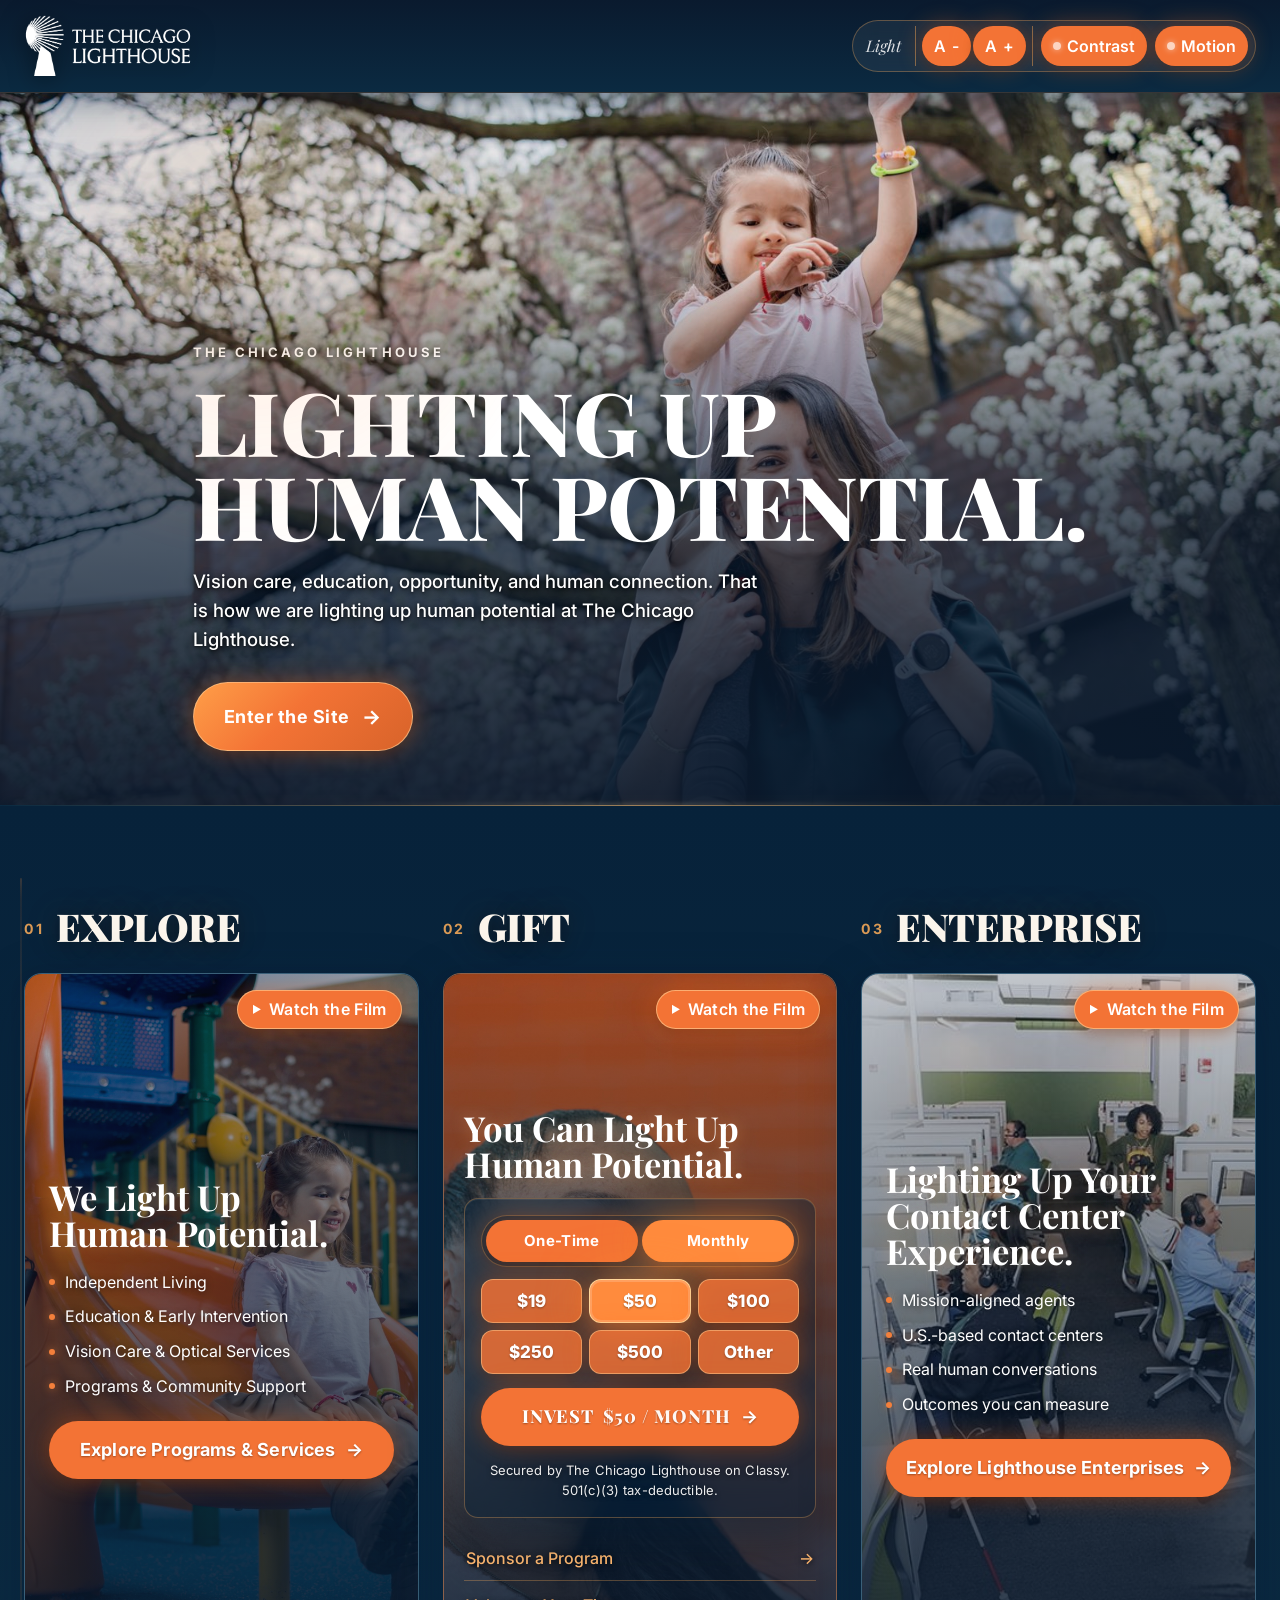
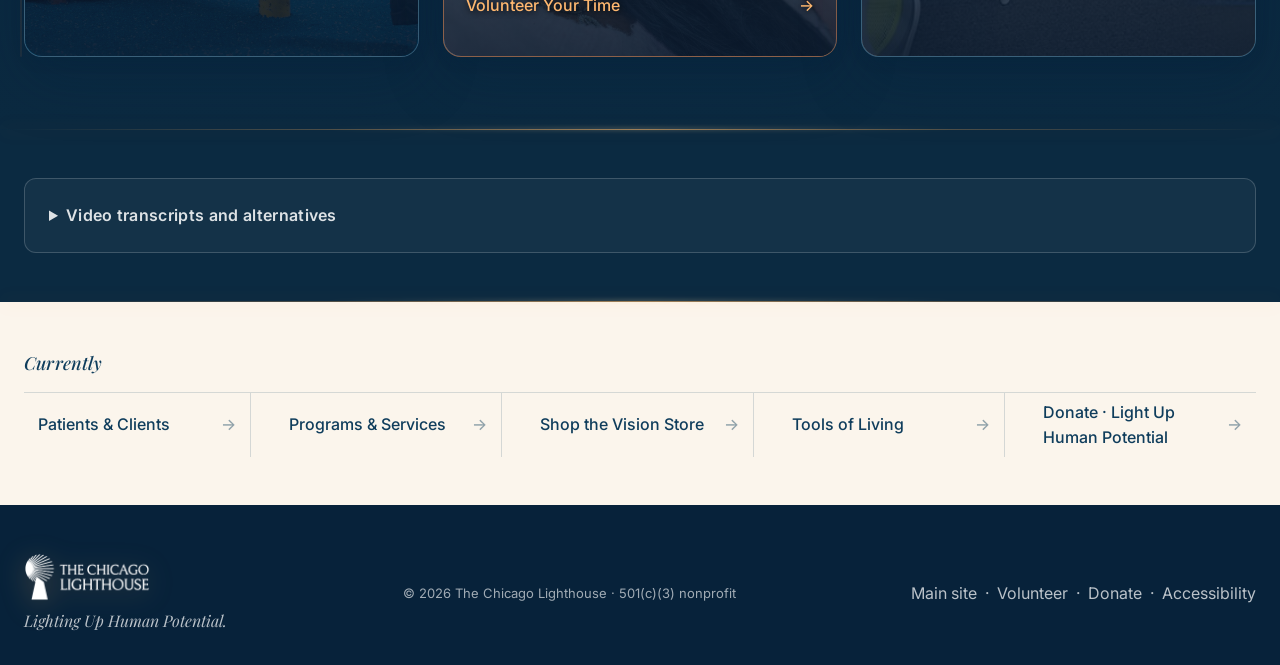
==== commit acd8fdb9: "Hero covers with real aspect, wire A-/A+ font size controls" ====
--- a/index.html
+++ b/index.html
@@ -384,14 +384,38 @@
       });
 
       // ---------- A11y toolbar ----------
-      // Text size
+      // Text size: A- shrinks, A+ grows. Multiplier applied to <html>
+      // font-size so every rem-based size on the page (headlines, body,
+      // CTAs) scales. Persisted to localStorage across reloads.
+      var FZ_KEY = 'clh-fontsize-mult';
+      var FZ_STEP = 0.125;
+      var FZ_MIN = 0.75;
+      var FZ_MAX = 1.5;
+      var fzMult = 1;
+      try {
+        var saved = parseFloat(localStorage.getItem(FZ_KEY));
+        if (!isNaN(saved) && saved >= FZ_MIN && saved <= FZ_MAX) fzMult = saved;
+      } catch(_) {}
+      function applyFontSize() {
+        document.documentElement.style.fontSize = (fzMult * 16) + 'px';
+        document.querySelectorAll('[data-text-size]').forEach(function(b){
+          var dir = b.getAttribute('data-text-size');
+          var atLimit = (dir === 's' && fzMult <= FZ_MIN + 0.0001) ||
+                        (dir === 'l' && fzMult >= FZ_MAX - 0.0001);
+          b.classList.toggle('is-on', fzMult !== 1);
+          b.disabled = atLimit;
+        });
+        try { localStorage.setItem(FZ_KEY, String(fzMult)); } catch(_) {}
+      }
+      applyFontSize();
       document.querySelectorAll('[data-text-size]').forEach(function(btn){
         btn.addEventListener('click', function(){
-          var sz = btn.getAttribute('data-text-size');
-          body.setAttribute('data-text', sz);
-          document.querySelectorAll('[data-text-size]').forEach(function(b){
-            b.classList.toggle('is-on', b === btn);
-          });
+          var dir = btn.getAttribute('data-text-size');
+          var next = dir === 's' ? fzMult - FZ_STEP : fzMult + FZ_STEP;
+          next = Math.max(FZ_MIN, Math.min(FZ_MAX, Math.round(next * 1000) / 1000));
+          if (next === fzMult) return;
+          fzMult = next;
+          applyFontSize();
         });
       });
 
--- a/styles.css
+++ b/styles.css
@@ -304,12 +304,22 @@
   isolation: isolate;
   color: #fff;
   overflow: hidden;
-  min-height: 100vh;
+  /* Normal-height hero. The ambient video covers this box (fits height,
+     crops sides) via container-query cover math on .hero-video below. */
+  width: 100vw;
+  height: min(100dvh, 800px);
   display: flex;
   align-items: flex-end;
   padding: 0 0 clamp(4rem, 9vh, 8rem);
 }
-.hero-media { position: absolute; inset: 0; z-index: -1; background: var(--navy-deep); }
+.hero-media {
+  position: absolute; inset: 0; z-index: -1;
+  background: var(--navy-deep);
+  overflow: hidden;
+  /* Container queries let .hero-video cover this exact box regardless of
+     viewport, with no aspect-ratio rounding error and no top/bottom gap. */
+  container-type: size;
+}
 .hero-poster {
   position: absolute; inset: 0;
   width: 100%; height: 100%;
@@ -318,18 +328,28 @@
   opacity: 0.92;
 }
 .hero-video {
+  /* Cover math against the .hero-media size container. Video native is
+     2882x1080 (~2.67:1). Whichever axis is binding pegs at 100% of the
+     container; the other axis grows past so the video fully covers. The
+     parent's overflow:hidden clips the overhang — sides crop is expected. */
   position: absolute;
   top: 50%; left: 50%;
-  /* True cover: oversize on the constrained axis so iframe always exceeds
-     the viewport in both dimensions; parent's overflow:hidden clips spill. */
-  width: 177.78vh;     /* 16/9 of viewport height */
-  min-width: 100%;     /* never narrower than viewport width */
-  height: 56.25vw;     /* 9/16 of viewport width */
-  min-height: 100%;    /* never shorter than viewport height */
   transform: translate(-50%, -50%);
+  width:  max(100cqw, calc(100cqh * 2882 / 1080));
+  height: max(100cqh, calc(100cqw * 1080 / 2882));
   border: 0;
   z-index: 1;
   pointer-events: none;
+}
+/* Fallback for browsers without container-query unit support. */
+@supports not (width: 100cqw) {
+  .hero-video {
+    width: auto;
+    height: auto;
+    min-width: 100%;
+    min-height: 100%;
+    aspect-ratio: 2882 / 1080;
+  }
 }
 .hero-scrim {
   position: absolute; inset: 0; z-index: 2;
@@ -884,7 +904,12 @@
 @media (max-width: 480px) {
   :root { --gutter: 1.125rem; }
   .brand img { height: 2.375rem; }
-  .hero { min-height: 92vh; }
+  /* Phones: full-viewport hero. The container-query cover math on
+     .hero-video (in the base rule) fills the box regardless of aspect. */
+  .hero {
+    height: 100dvh;
+    max-height: none;
+  }
   .doorway { min-height: 22rem; }
   .dw-donor { min-height: 32rem; }
   .dw-content { padding: 1.5rem 1.25rem; }
@@ -1610,8 +1635,9 @@
 .site-header { position: sticky; top: 0; }
 .hero {
   position: relative;
+  /* Pull hero up behind the sticky header so the video reaches the top edge.
+     Height is governed by aspect-ratio: 16/9 in the base .hero block. */
   margin-top: calc(-1 * var(--header-h));
-  min-height: 100dvh;
   padding-top: 0;
   padding-bottom: clamp(2.5rem, 6vh, 5rem);
 }
@@ -1722,16 +1748,21 @@
   opacity: 1;
   transition: opacity 0.6s ease;
 }
+/* Each doorway video has its own native aspect — declare per-video so
+   cover math doesn't stretch or mis-crop. Defaults to 16/9 if unmatched. */
+.dw-media { --video-w: 16; --video-h: 9; }
+.dw-media[data-bg-video="1198599538"] { --video-w: 2882; --video-h: 1080; }
+.dw-media[data-bg-video="1198599536"] { --video-w: 2327; --video-h: 1080; }
+.dw-media[data-bg-video="1198599537"] { --video-w: 2880; --video-h: 1080; }
 .dw-media .dw-bg-video {
   position: absolute;
   top: 50%; left: 50%;
   transform: translate(-50%, -50%);
-  /* True "cover" math against the .dw-media box. Whichever axis is the
-     binding constraint pegs at 100% of the container; the other axis grows
-     past the container so 16:9 source video fills cleanly. overflow:hidden
-     on .doorway clips the overhang. No top or bottom spillage, ever. */
-  width:  max(100cqw, calc(100cqh * 16 / 9));
-  height: max(100cqh, calc(100cqw * 9 / 16));
+  /* True "cover" math against the .dw-media box using each video's native
+     aspect. Binding axis pegs at 100% of the container; the other axis
+     grows past it so the video fills cleanly with no top or bottom gap. */
+  width:  max(100cqw, calc(100cqh * var(--video-w) / var(--video-h)));
+  height: max(100cqh, calc(100cqw * var(--video-h) / var(--video-w)));
   border: 0;
   z-index: 2;
   pointer-events: none;
@@ -1746,7 +1777,7 @@
     height: auto;
     min-width: 100%;
     min-height: 100%;
-    aspect-ratio: 16 / 9;
+    aspect-ratio: var(--video-w) / var(--video-h);
   }
 }
 .dw-media.dw-bg-ready .dw-bg-video { opacity: 1; }
@@ -2109,15 +2140,15 @@
 .dw-section-title {
   font-family: var(--font-display);
   font-weight: 900;
-  font-size: clamp(3rem, 6vw, 6rem);
-  line-height: 0.92;
-  letter-spacing: -0.02em;
+  font-size: clamp(1.5rem, 3vw, 3rem);
+  line-height: 0.95;
+  letter-spacing: -0.015em;
   text-transform: uppercase;
   color: var(--cream);
   margin: 0;
   text-shadow:
-    0 2px 24px rgba(0, 0, 0, 0.45),
-    0 0 60px rgba(255, 140, 60, 0.18);
+    0 2px 16px rgba(0, 0, 0, 0.45),
+    0 0 40px rgba(255, 140, 60, 0.18);
 }
 
 /* Tighter section-head spacing on small screens */
@@ -2149,8 +2180,10 @@
     display: grid;
     grid-template-rows: auto 1fr;
     gap: 1.5rem;
+    min-width: 0; /* prevent inner content min-content from blowing up the 1fr column */
   }
-  .doorway-group .doorway { height: 100%; }
+  .doorway-group .doorway { height: 100%; min-width: 0; }
+  .doorway-group .dw-section-title { min-width: 0; overflow-wrap: break-word; }
 }
 
 /* GIFT breathing room — push donation widget DOWN inside the
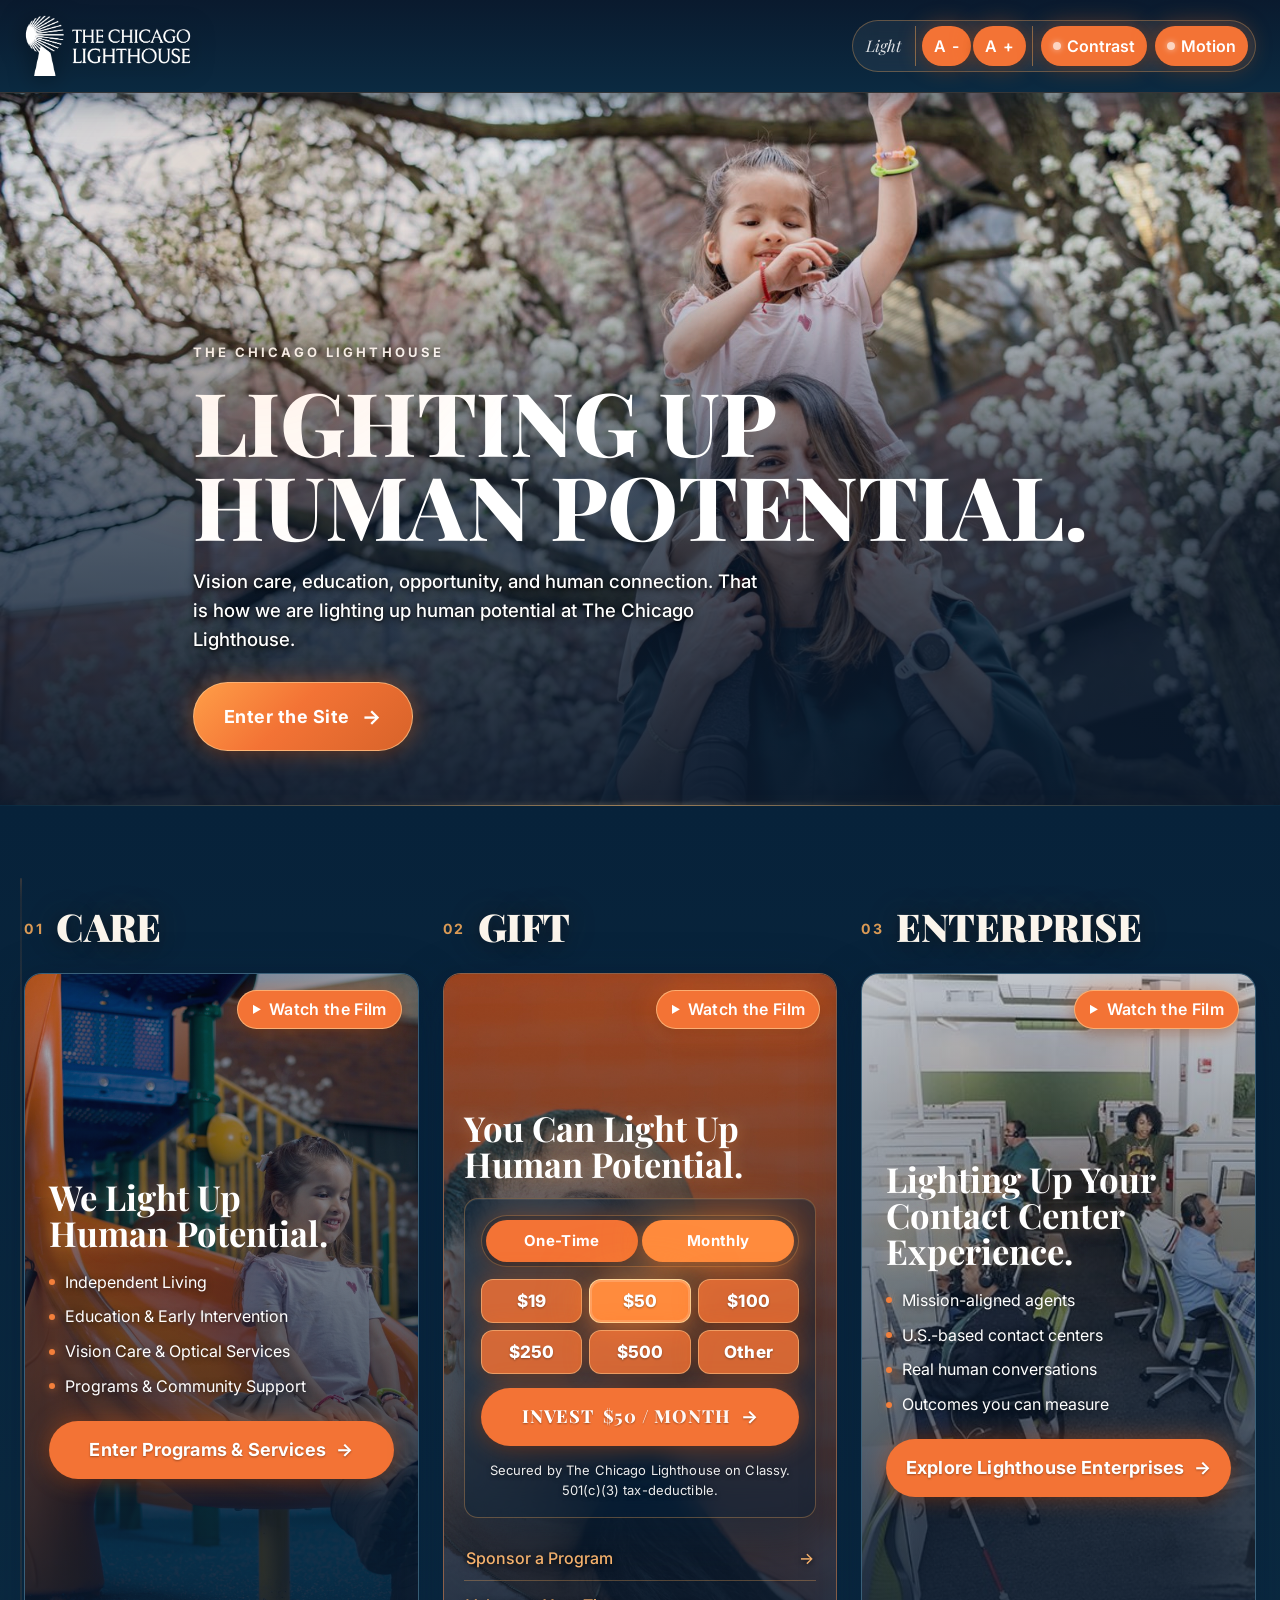
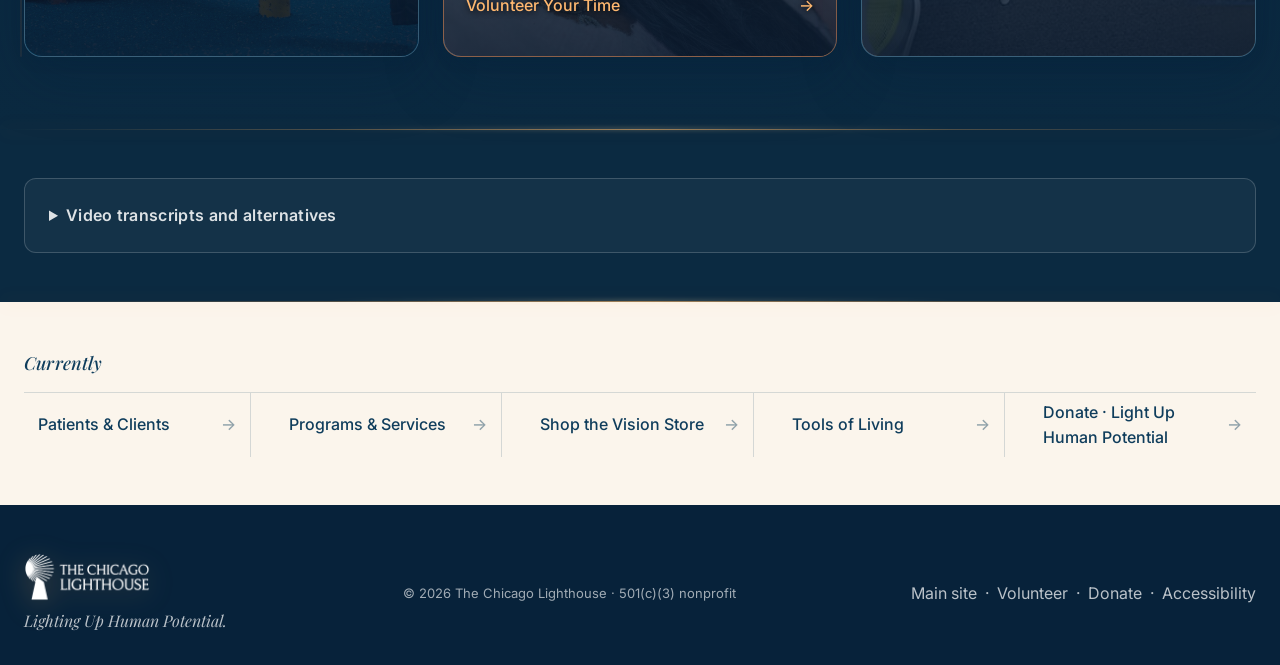
==== commit 23420999: "Rename first doorway label EXPLORE to CARE" ====
--- a/index.html
+++ b/index.html
@@ -4,7 +4,7 @@
   <meta charset="utf-8" />
   <meta name="viewport" content="width=device-width, initial-scale=1, viewport-fit=cover" />
   <title>The Chicago Lighthouse — Lighting Up Human Potential</title>
-  <meta name="description" content="Lighting up human potential through vision care, education, opportunity, and human connection. Three pathways: Explore, Gift, Enterprise." />
+  <meta name="description" content="Lighting up human potential through vision care, education, opportunity, and human connection. Three pathways: Care, Gift, Enterprise." />
   <meta name="theme-color" content="#0B2A41" />
 
   <link rel="icon" type="image/png" href="assets/logo-deck-white.png" />
@@ -19,7 +19,7 @@
   <link rel="stylesheet" href="styles.css?v=3.7.0" />
 
   <meta property="og:title" content="The Chicago Lighthouse — Lighting Up Human Potential" />
-  <meta property="og:description" content="Lighting up human potential. Three pathways: Explore, Gift, Enterprise." />
+  <meta property="og:description" content="Lighting up human potential. Three pathways: Care, Gift, Enterprise." />
   <meta property="og:type" content="website" />
   <meta property="og:image" content="assets/hero-braille-reader.jpg" />
 </head>
@@ -112,13 +112,13 @@
 
         <div class="doorways">
 
-          <!-- 1. EXPLORE -->
+          <!-- 1. CARE -->
           <div class="doorway-group">
             <header class="dw-section-head">
               <span class="dw-section-num" aria-hidden="true">01</span>
-              <h3 class="dw-section-title">Explore</h3>
+              <h3 class="dw-section-title">Care</h3>
             </header>
-          <article class="doorway dw-care" id="explore" aria-labelledby="dw-care-title">
+          <article class="doorway dw-care" id="care" aria-labelledby="dw-care-title">
             <span class="lightsweep" aria-hidden="true"></span>
             <div class="dw-media" aria-hidden="true" data-bg-video="1198599538" data-bg-poster="assets/explore-playground.jpg">
               <img class="dw-poster" src="assets/explore-playground.jpg" alt="" />
@@ -133,14 +133,14 @@
                   <span class="glow-text breathe-warm">We Light Up</span><br/>
                   <span class="glow-text breathe-warm">Human Potential.</span>
                 </h3>
-                <ul class="dw-list" aria-label="Explore offerings">
+                <ul class="dw-list" aria-label="Care offerings">
                   <li>Independent Living</li>
                   <li>Education &amp; Early Intervention</li>
                   <li>Vision Care &amp; Optical Services</li>
                   <li>Programs &amp; Community Support</li>
                 </ul>
                 <a class="btn btn-accent btn-block btn-glow dw-cta-primary" href="https://chicagolighthouse.org/programs-services/" target="_blank" rel="noopener">
-                  Explore Programs &amp; Services <span class="arr" aria-hidden="true">&rarr;</span>
+                  Enter Programs &amp; Services <span class="arr" aria-hidden="true">&rarr;</span>
                 </a>
               </div>
             </div>
--- a/styles.css
+++ b/styles.css
@@ -1789,7 +1789,7 @@
 /* v3.6.1 — Unified doorway scrim: 25% navy top → 88% navy bottom.
    Lighter top band lets the GIFT/ENTERPRISE poster and video reads through
    instead of getting flattened to navy. Bottom still keeps AA contrast
-   under the content block. Identical on EXPLORE, GIFT, and ENTERPRISE. */
+   under the content block. Identical on CARE, GIFT, and ENTERPRISE. */
 .dw-scrim,
 .dw-scrim-deep,
 .dw-scrim-donor {
@@ -1898,7 +1898,7 @@
 
 /* Primary doorway CTA: identical solid-orange fill, warm halo at rest,
    brighter halo + lift on hover. Wins specificity against any earlier
-   .btn-ghost-light/.btn-light cascade so EXPLORE, GIFT (INVEST), and
+   .btn-ghost-light/.btn-light cascade so CARE, GIFT (INVEST), and
    ENTERPRISE all read as the same primary action. */
 .doorway .btn.dw-cta-primary,
 .doorway .btn.give-cta {
@@ -1991,7 +1991,7 @@
 }
 
 /* The number / label pill — identical pixel treatment across
-   EXPLORE, GIFT, ENTERPRISE. Same min-height as Watch pill so
+   CARE, GIFT, ENTERPRISE. Same min-height as Watch pill so
    the two pills share a horizontal baseline. */
 .doorway .dw-num,
 .doorway .dw-meta .dw-num {
@@ -2100,7 +2100,7 @@
    v3.8.0 — Big block-letter section headers
    Lift the section labels OUT of each card and place them
    ABOVE as huge editorial display titles. Each doorway
-   becomes a chapter: EXPLORE / GIFT / ENTERPRISE.
+   becomes a chapter: CARE / GIFT / ENTERPRISE.
    ===================================================== */
 
 /* The grid now holds three .doorway-group items instead of
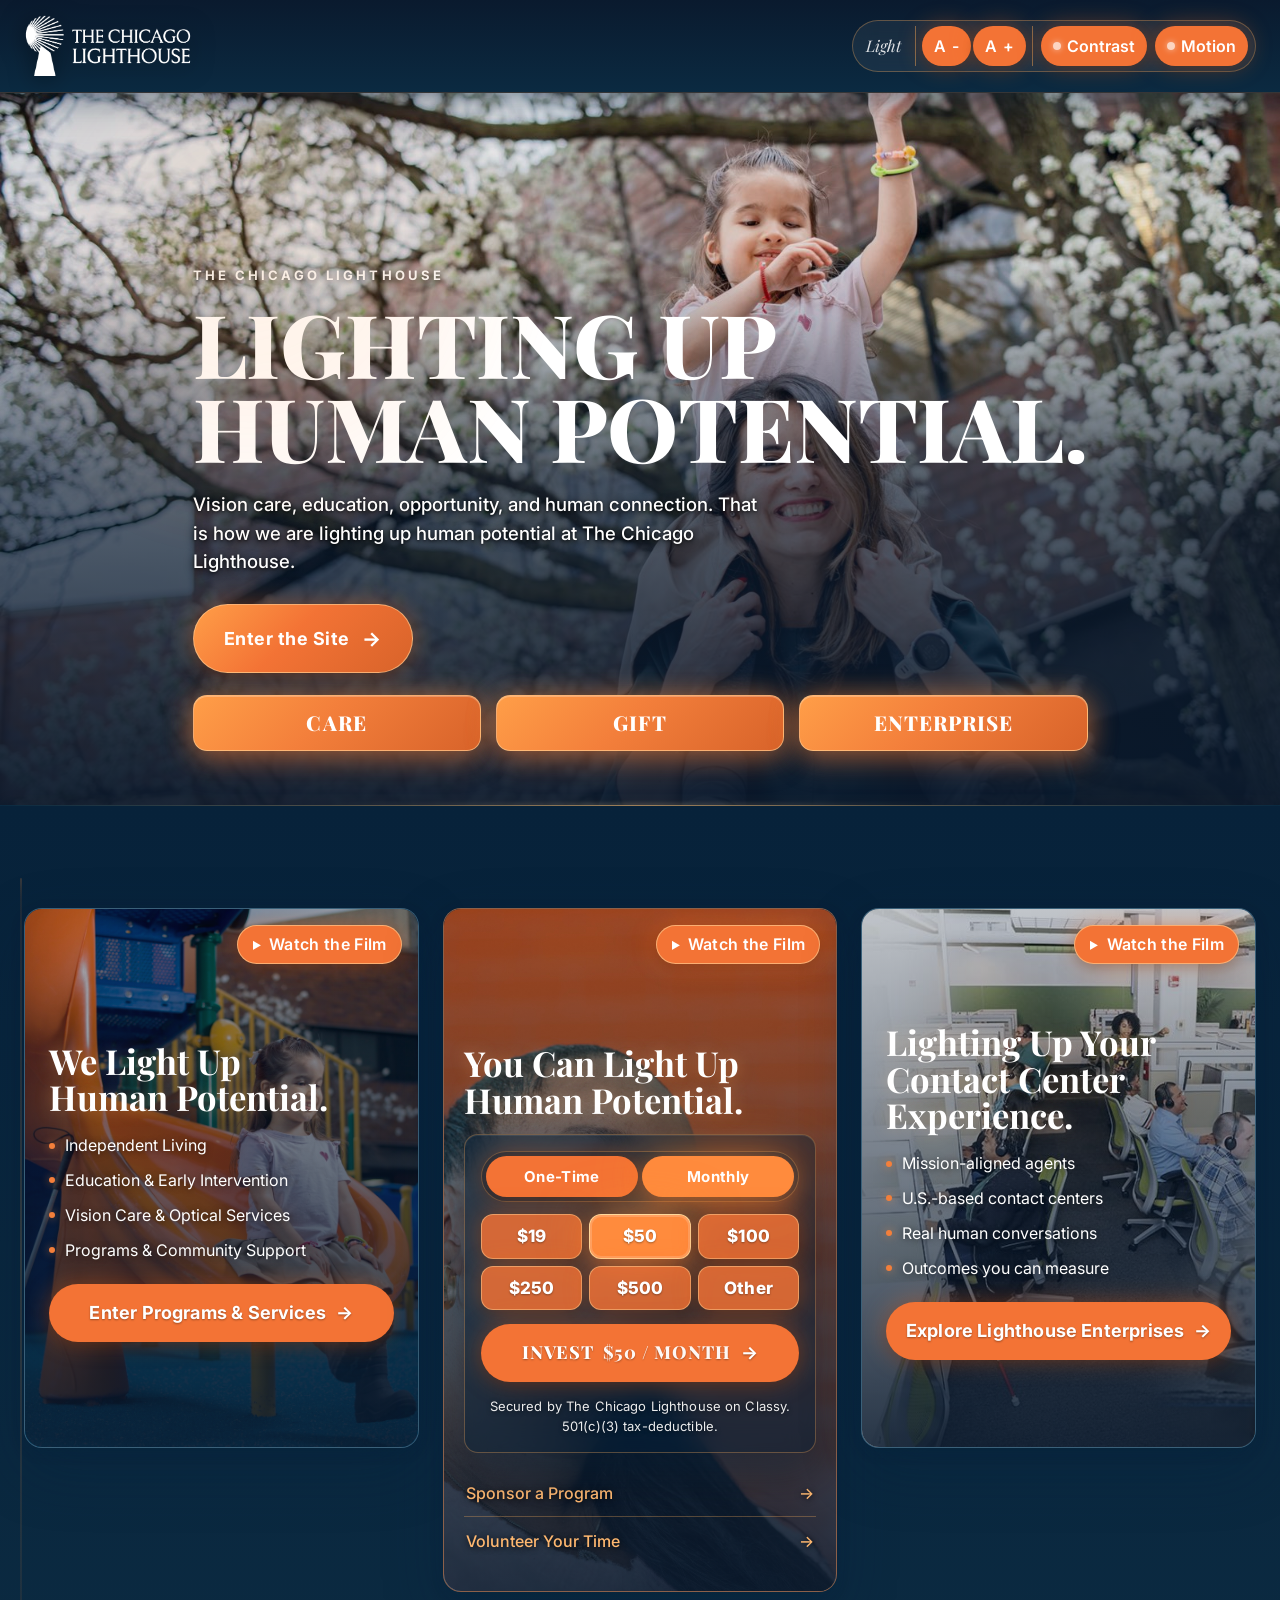
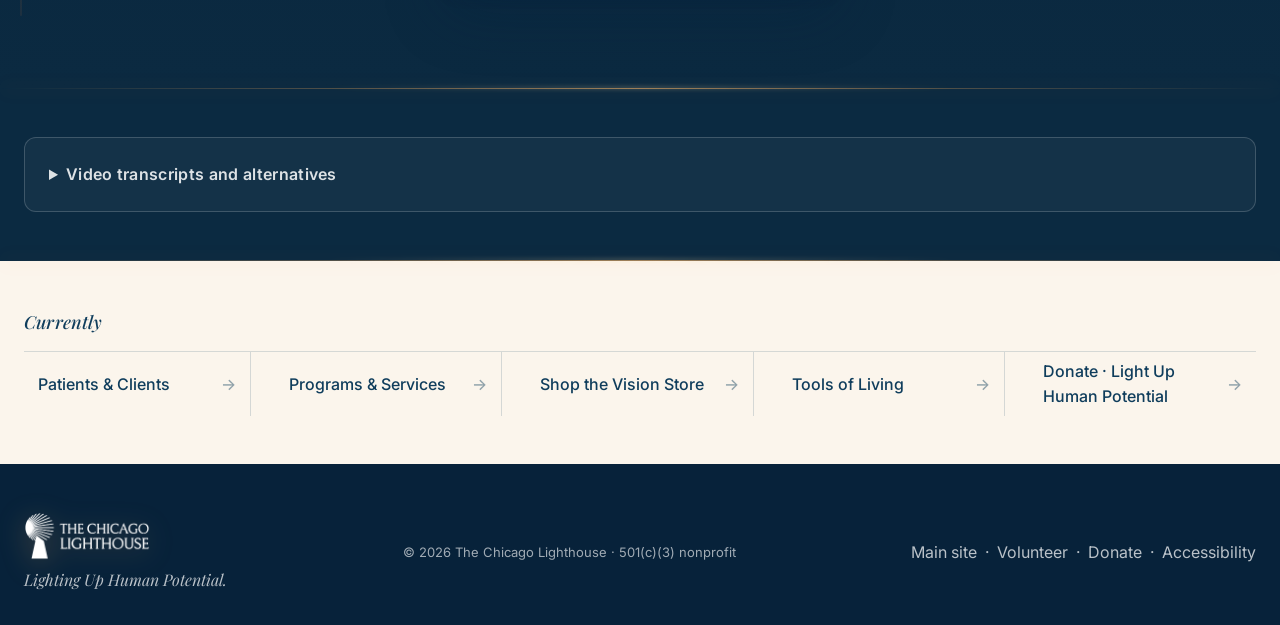
==== commit 7028dcc5: "Add CARE/GIFT/ENTERPRISE orange tile strip to hero, remove duplicate section heads" ====
--- a/index.html
+++ b/index.html
@@ -99,6 +99,11 @@
             Enter the Site <span class="arr" aria-hidden="true">&rarr;</span>
           </a>
         </div>
+        <nav class="hero-tiles" aria-label="Choose a pathway">
+          <a class="hero-tile" href="#care">Care</a>
+          <a class="hero-tile" href="#gift">Gift</a>
+          <a class="hero-tile" href="#enterprise">Enterprise</a>
+        </nav>
       </div>
     </section>
 
@@ -114,10 +119,6 @@
 
           <!-- 1. CARE -->
           <div class="doorway-group">
-            <header class="dw-section-head">
-              <span class="dw-section-num" aria-hidden="true">01</span>
-              <h3 class="dw-section-title">Care</h3>
-            </header>
           <article class="doorway dw-care" id="care" aria-labelledby="dw-care-title">
             <span class="lightsweep" aria-hidden="true"></span>
             <div class="dw-media" aria-hidden="true" data-bg-video="1198599538" data-bg-poster="assets/explore-playground.jpg">
@@ -149,10 +150,6 @@
 
           <!-- 2. GIFT -->
           <div class="doorway-group">
-            <header class="dw-section-head">
-              <span class="dw-section-num" aria-hidden="true">02</span>
-              <h3 class="dw-section-title">Gift</h3>
-            </header>
           <article class="doorway dw-donor" id="gift" aria-labelledby="dw-donor-title">
             <span class="lightsweep" aria-hidden="true"></span>
             <div class="dw-media" aria-hidden="true" data-bg-video="1198599536" data-bg-poster="assets/gift-smile.jpg">
@@ -214,10 +211,6 @@
 
           <!-- 3. ENTERPRISE -->
           <div class="doorway-group">
-            <header class="dw-section-head">
-              <span class="dw-section-num" aria-hidden="true">03</span>
-              <h3 class="dw-section-title">Enterprise</h3>
-            </header>
           <article class="doorway dw-enterprise" id="enterprise" aria-labelledby="dw-ent-title">
             <span class="lightsweep" aria-hidden="true"></span>
             <div class="dw-media" aria-hidden="true" data-bg-video="1198599537" data-bg-poster="assets/enterprise-contact-center.jpg">
--- a/styles.css
+++ b/styles.css
@@ -2198,3 +2198,73 @@
      card from getting unreasonably tall on phones. */
   .doorway .dw-content-donor { padding-top: 6.25rem; }
 }
+
+/* =====================================================
+   v3.8 — Hero pathway tiles
+   Three orange CTA tiles (CARE / GIFT / ENTERPRISE) sit
+   inside the hero, directly under the Enter the Site CTA,
+   so Rick lands and sees the three pathways above the fold.
+   They scroll-anchor to the matching doorway card below.
+   ===================================================== */
+.hero-tiles {
+  display: grid;
+  grid-template-columns: repeat(3, 1fr);
+  gap: clamp(0.5rem, 1.2vw, 1rem);
+  margin-top: clamp(1.25rem, 2.4vh, 1.75rem);
+  width: 100%;
+  max-width: 56rem;
+}
+.hero-tile {
+  display: flex;
+  align-items: center;
+  justify-content: center;
+  text-align: center;
+  font-family: var(--font-display);
+  font-weight: 800;
+  text-transform: uppercase;
+  letter-spacing: 0.05em;
+  font-size: clamp(1rem, 1.6vw, 1.375rem);
+  line-height: 1.1;
+  color: #fff;
+  text-decoration: none;
+  min-height: 3.5rem;
+  padding: 0.875rem 1rem;
+  background: linear-gradient(135deg, #FF9E48 0%, var(--orange) 45%, var(--orange-deep) 100%);
+  border: 1.5px solid rgba(255, 200, 140, 0.7);
+  border-radius: 0.875rem;
+  box-shadow:
+    0 10px 30px rgba(216, 99, 42, 0.38),
+    0 0 28px rgba(255, 150, 70, 0.45),
+    inset 0 1px 0 rgba(255, 255, 255, 0.25);
+  transition: transform 0.18s ease, box-shadow 0.18s ease, background 0.18s ease;
+}
+.hero-tile:hover,
+.hero-tile:focus-visible {
+  transform: translateY(-2px);
+  background: linear-gradient(135deg, #FFB870 0%, #FF8B3D 45%, #E16A2A 100%);
+  box-shadow:
+    0 14px 40px rgba(216, 99, 42, 0.55),
+    0 0 60px rgba(255, 170, 90, 0.80),
+    inset 0 1px 0 rgba(255, 255, 255, 0.35);
+  outline: none;
+}
+@media (max-width: 560px) {
+  .hero-tiles {
+    grid-template-columns: 1fr;
+    gap: 0.5rem;
+    max-width: 100%;
+  }
+  .hero-tile { min-height: 3rem; font-size: 1rem; }
+}
+/* High-contrast theme: keep tiles legible against the yellow/black scheme. */
+body[data-theme="contrast"] .hero-tile {
+  background: #FFD400;
+  color: #000;
+  border-color: #FFD400;
+  box-shadow: 0 0 0 2px #FFD400, 0 0 24px rgba(255, 212, 0, 0.6);
+}
+body[data-theme="contrast"] .hero-tile:hover,
+body[data-theme="contrast"] .hero-tile:focus-visible {
+  background: #fff;
+  color: #000;
+}
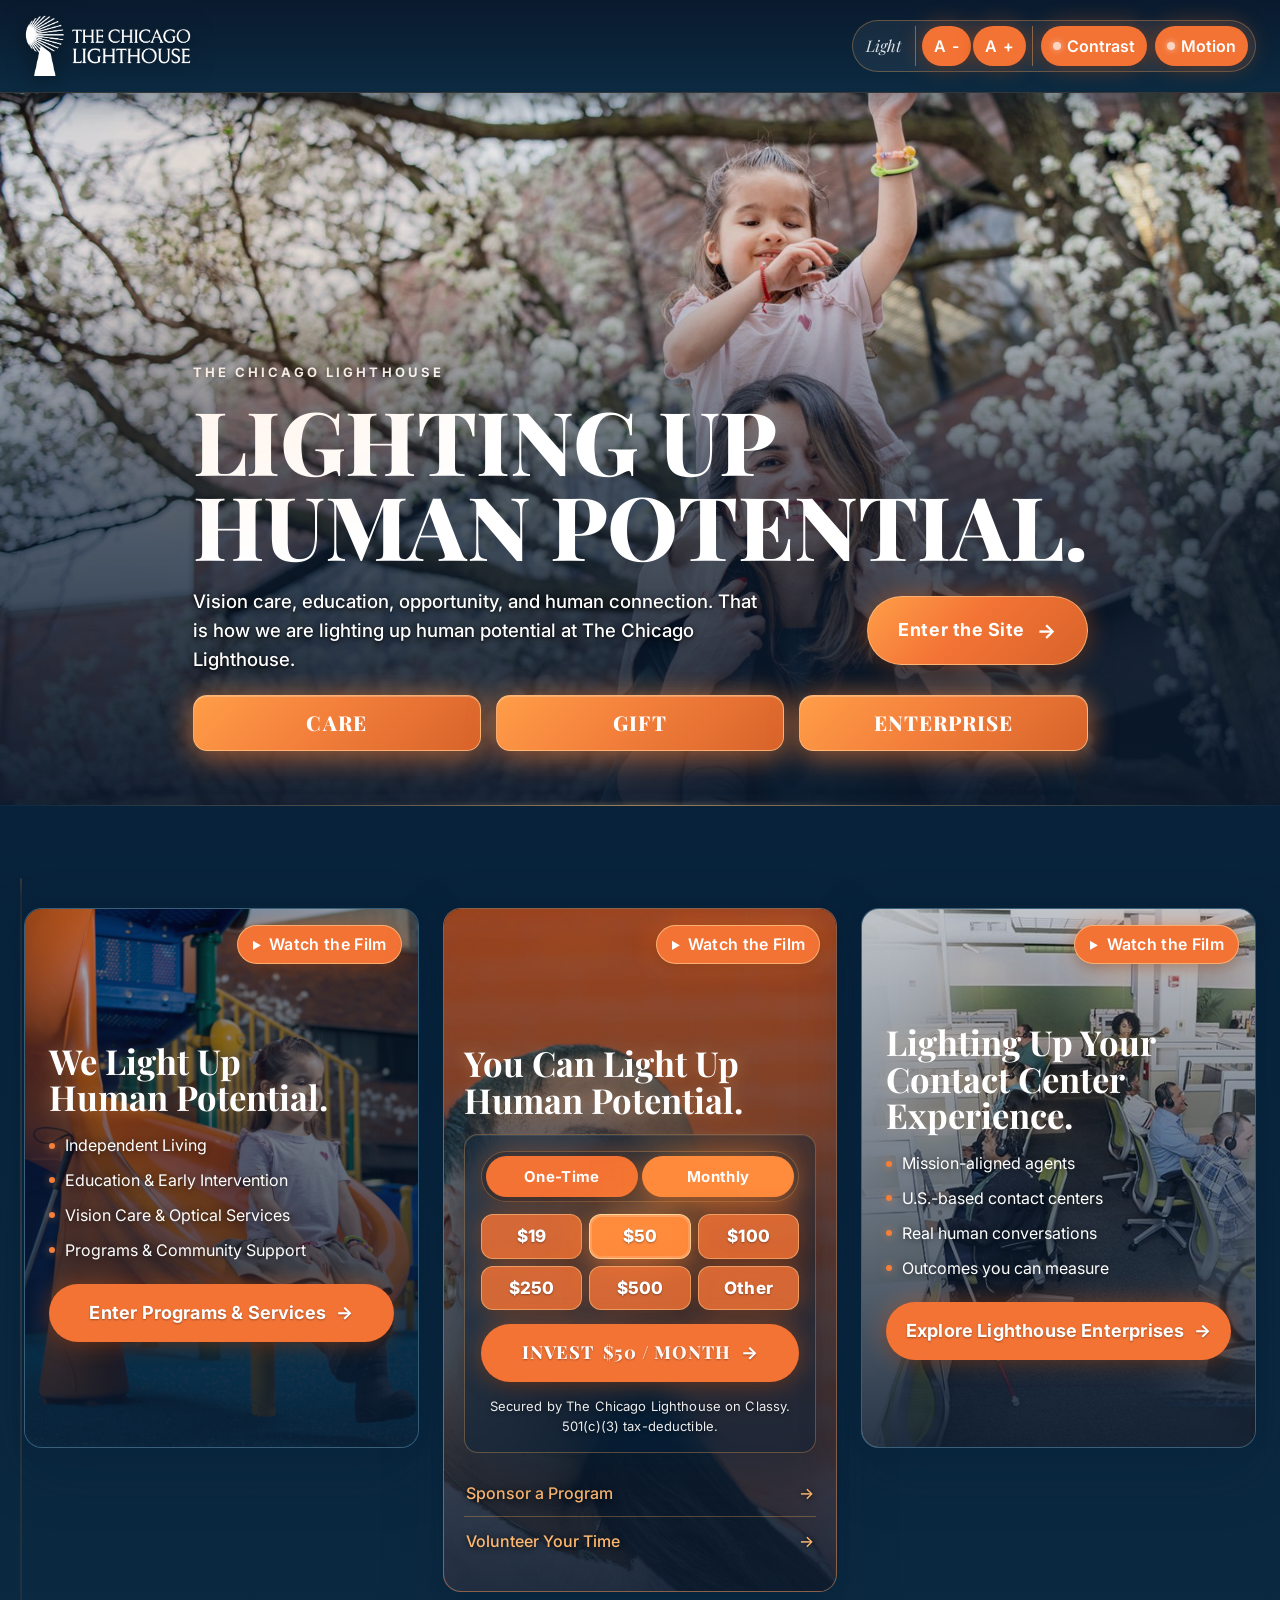
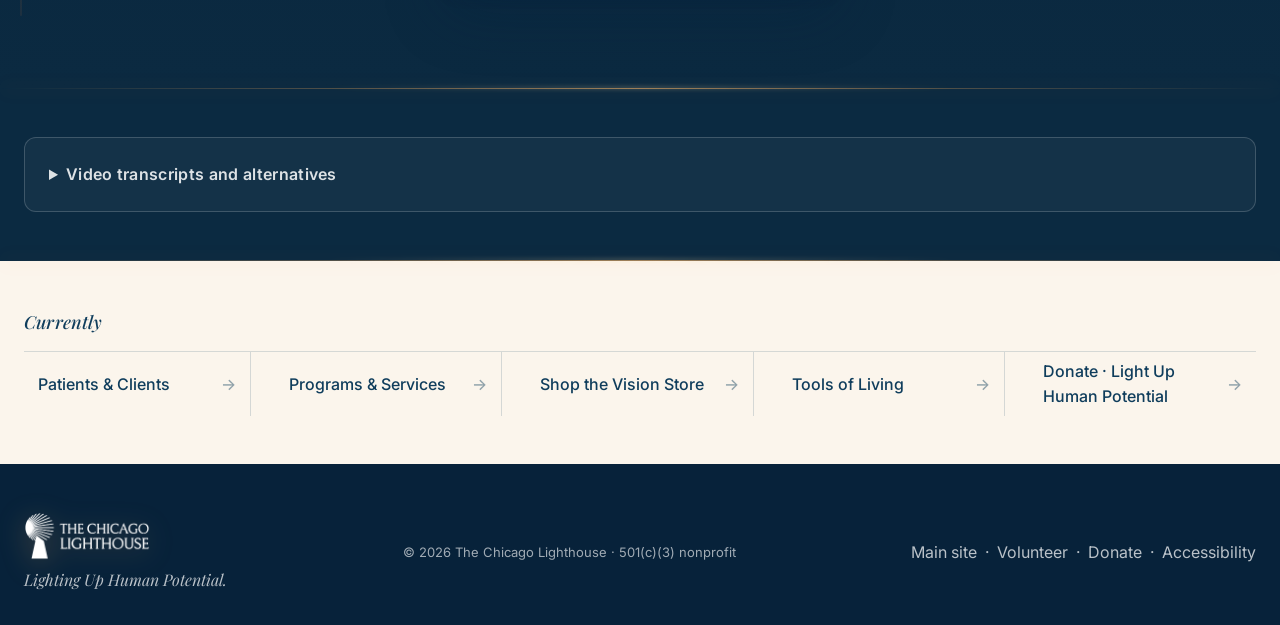
==== commit 30070b59: "Inline ENTER THE SITE next to lede paragraph at desktop, stack on phone" ====
--- a/index.html
+++ b/index.html
@@ -93,11 +93,13 @@
           <span class="hero-line-dominant" data-illuminate-line>LIGHTING&nbsp;UP</span>
           <span class="hero-line-dominant" data-illuminate-line>HUMAN&nbsp;POTENTIAL.</span>
         </h1>
-        <p class="lede">Vision care, education, opportunity, and human connection. That is how we are lighting up human potential at The Chicago Lighthouse.</p>
-        <div class="hero-row">
-          <a class="btn btn-accent btn-hero-door" href="https://chicagolighthouse.org/" target="_blank" rel="noopener">
-            Enter the Site <span class="arr" aria-hidden="true">&rarr;</span>
-          </a>
+        <div class="hero-cta-row">
+          <p class="lede">Vision care, education, opportunity, and human connection. That is how we are lighting up human potential at The Chicago Lighthouse.</p>
+          <div class="hero-row">
+            <a class="btn btn-accent btn-hero-door" href="https://chicagolighthouse.org/" target="_blank" rel="noopener">
+              Enter the Site <span class="arr" aria-hidden="true">&rarr;</span>
+            </a>
+          </div>
         </div>
         <nav class="hero-tiles" aria-label="Choose a pathway">
           <a class="hero-tile" href="#care">Care</a>
--- a/styles.css
+++ b/styles.css
@@ -2200,6 +2200,45 @@
 }
 
 /* =====================================================
+   v3.8 — Hero lede + ENTER THE SITE inline row
+   Lede paragraph and ENTER THE SITE CTA share a horizontal
+   row at desktop (paragraph left, CTA right, vertically
+   centered). On phones they stack so the CTA goes full-width.
+   ===================================================== */
+.hero-cta-row {
+  display: flex;
+  align-items: center;
+  gap: clamp(1rem, 2.4vw, 2rem);
+  margin-top: 1rem;
+  width: 100%;
+}
+.hero-cta-row .lede {
+  margin: 0;
+  flex: 1 1 auto;
+  min-width: 0;
+}
+.hero-cta-row .hero-row {
+  margin: 0;
+  margin-left: auto;
+  flex: 0 0 auto;
+}
+@media (max-width: 720px) {
+  .hero-cta-row {
+    flex-direction: column;
+    align-items: stretch;
+    gap: 1rem;
+  }
+  .hero-cta-row .hero-row {
+    margin-left: 0;
+    width: 100%;
+  }
+  .hero-cta-row .hero-row .btn-hero-door {
+    width: 100%;
+    justify-content: center;
+  }
+}
+
+/* =====================================================
    v3.8 — Hero pathway tiles
    Three orange CTA tiles (CARE / GIFT / ENTERPRISE) sit
    inside the hero, directly under the Enter the Site CTA,
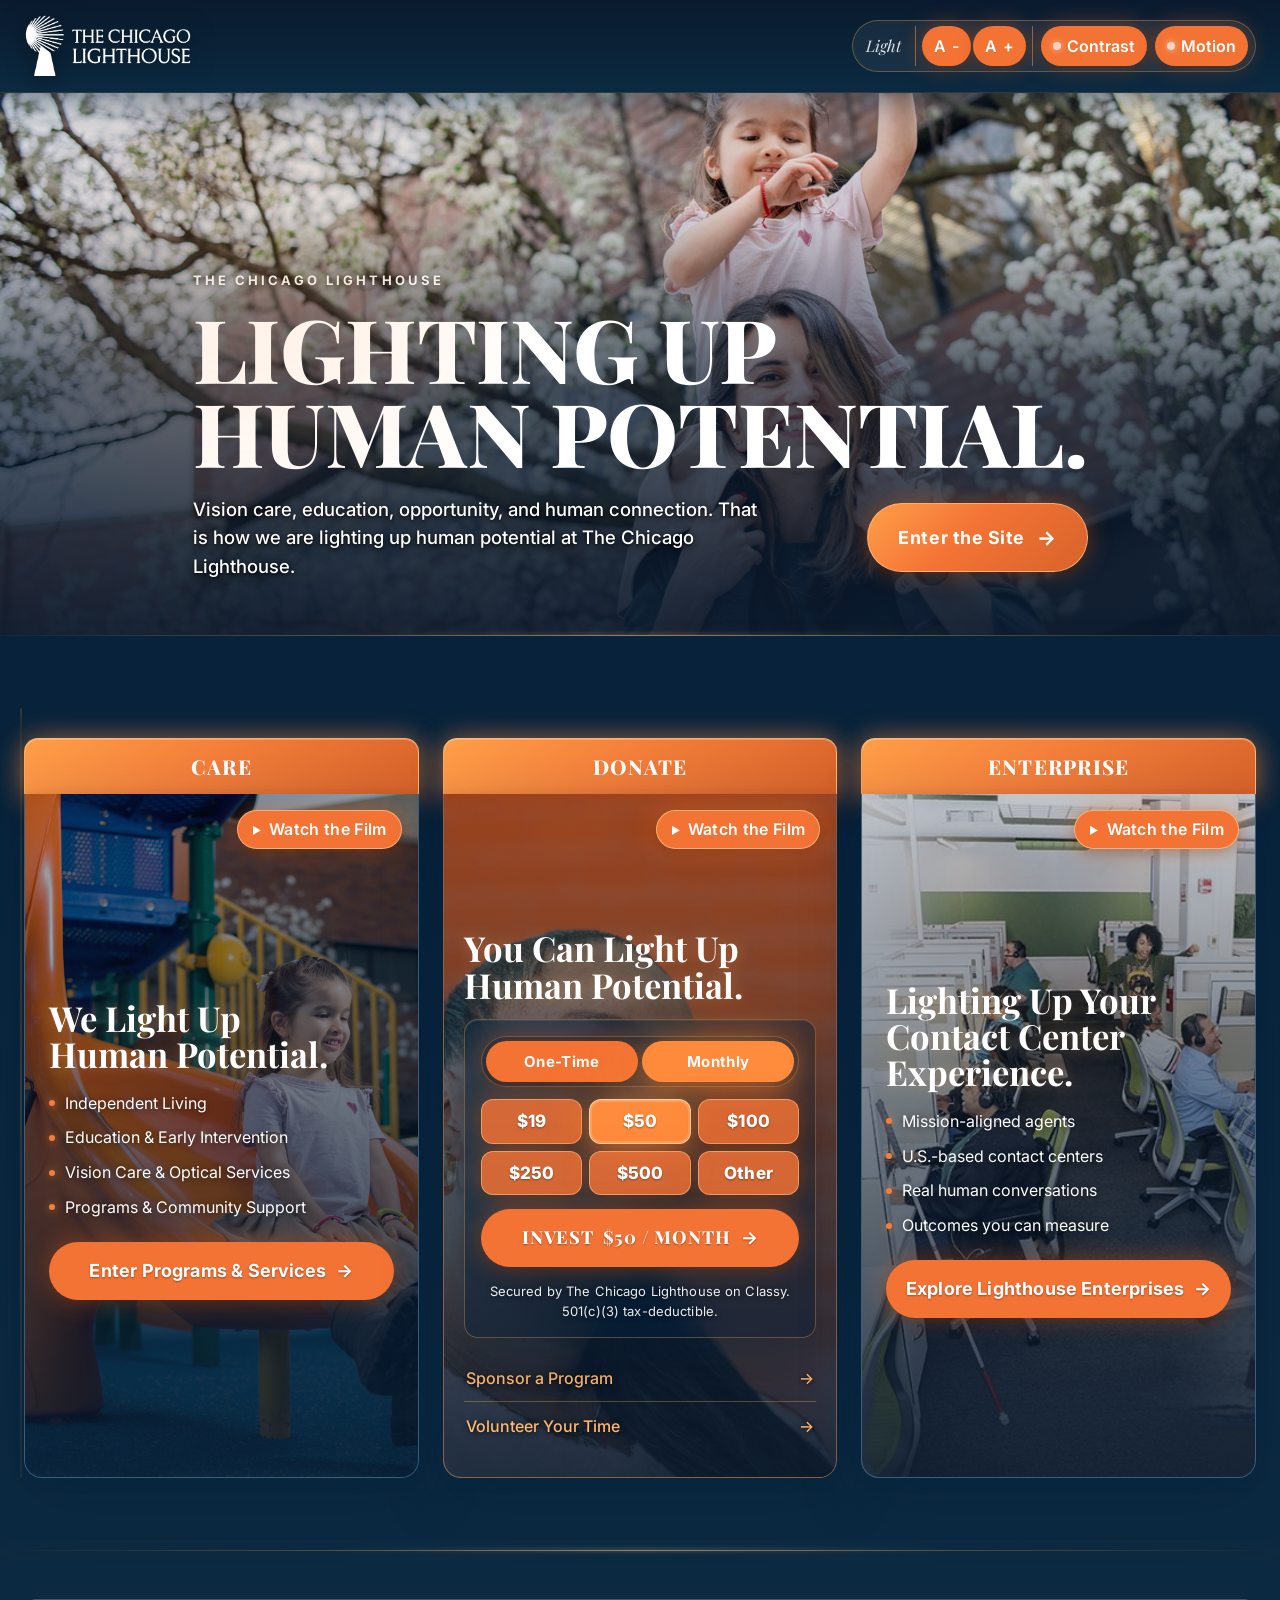
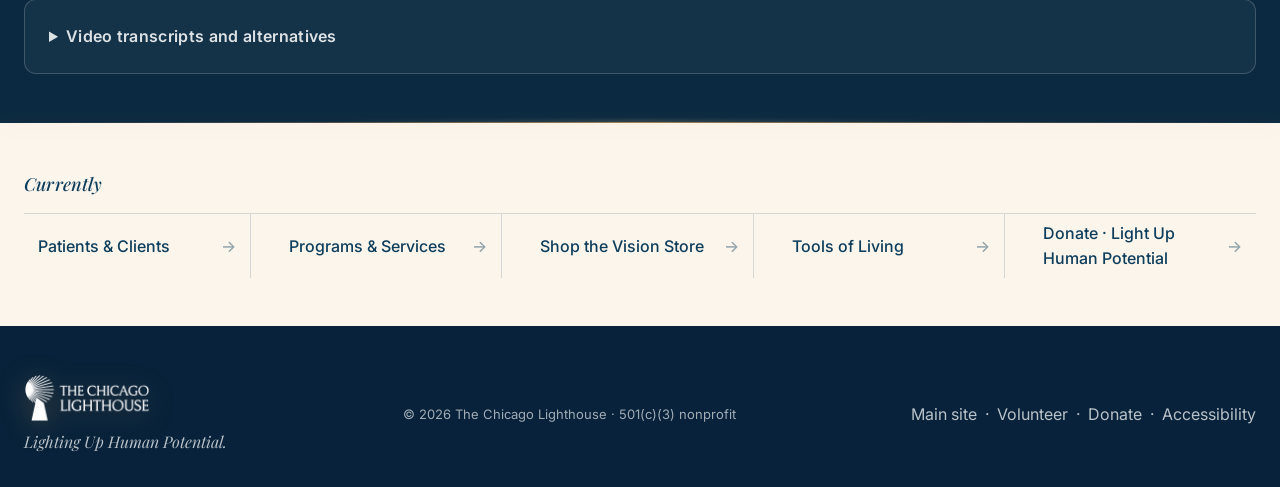
==== commit 1dafc5d7: "Rename GIFT to DONATE, cap doorway columns with orange tiles, link tiles externally" ====
--- a/index.html
+++ b/index.html
@@ -4,7 +4,7 @@
   <meta charset="utf-8" />
   <meta name="viewport" content="width=device-width, initial-scale=1, viewport-fit=cover" />
   <title>The Chicago Lighthouse — Lighting Up Human Potential</title>
-  <meta name="description" content="Lighting up human potential through vision care, education, opportunity, and human connection. Three pathways: Care, Gift, Enterprise." />
+  <meta name="description" content="Lighting up human potential through vision care, education, opportunity, and human connection. Three pathways: Care, Donate, Enterprise." />
   <meta name="theme-color" content="#0B2A41" />
 
   <link rel="icon" type="image/png" href="assets/logo-deck-white.png" />
@@ -19,7 +19,7 @@
   <link rel="stylesheet" href="styles.css?v=3.7.0" />
 
   <meta property="og:title" content="The Chicago Lighthouse — Lighting Up Human Potential" />
-  <meta property="og:description" content="Lighting up human potential. Three pathways: Care, Gift, Enterprise." />
+  <meta property="og:description" content="Lighting up human potential. Three pathways: Care, Donate, Enterprise." />
   <meta property="og:type" content="website" />
   <meta property="og:image" content="assets/hero-braille-reader.jpg" />
 </head>
@@ -101,11 +101,6 @@
             </a>
           </div>
         </div>
-        <nav class="hero-tiles" aria-label="Choose a pathway">
-          <a class="hero-tile" href="#care">Care</a>
-          <a class="hero-tile" href="#gift">Gift</a>
-          <a class="hero-tile" href="#enterprise">Enterprise</a>
-        </nav>
       </div>
     </section>
 
@@ -121,6 +116,7 @@
 
           <!-- 1. CARE -->
           <div class="doorway-group">
+            <a class="hero-tile" href="https://chicagolighthouse.org/programs-services/" target="_blank" rel="noopener noreferrer">Care</a>
           <article class="doorway dw-care" id="care" aria-labelledby="dw-care-title">
             <span class="lightsweep" aria-hidden="true"></span>
             <div class="dw-media" aria-hidden="true" data-bg-video="1198599538" data-bg-poster="assets/explore-playground.jpg">
@@ -150,15 +146,16 @@
           </article>
           </div>
 
-          <!-- 2. GIFT -->
+          <!-- 2. DONATE -->
           <div class="doorway-group">
-          <article class="doorway dw-donor" id="gift" aria-labelledby="dw-donor-title">
+            <a class="hero-tile" href="https://give.chicagolighthouse.org/campaign/562978/donate" target="_blank" rel="noopener noreferrer">Donate</a>
+          <article class="doorway dw-donor" id="donate" aria-labelledby="dw-donor-title">
             <span class="lightsweep" aria-hidden="true"></span>
             <div class="dw-media" aria-hidden="true" data-bg-video="1198599536" data-bg-poster="assets/gift-smile.jpg">
               <img class="dw-poster" src="assets/gift-smile.jpg" alt="" />
               <div class="dw-scrim dw-scrim-deep"></div>
             </div>
-            <button class="film-btn film-btn-corner" data-film="1198599536" aria-label="Watch the Gift film with sound">
+            <button class="film-btn film-btn-corner" data-film="1198599536" aria-label="Watch the donation film with sound">
               <span class="play-i" aria-hidden="true">&#9658;</span> Watch the Film
             </button>
             <div class="dw-content dw-content-donor">
@@ -213,6 +210,7 @@
 
           <!-- 3. ENTERPRISE -->
           <div class="doorway-group">
+            <a class="hero-tile" href="https://lighthouseenterprises.org/" target="_blank" rel="noopener noreferrer">Enterprise</a>
           <article class="doorway dw-enterprise" id="enterprise" aria-labelledby="dw-ent-title">
             <span class="lightsweep" aria-hidden="true"></span>
             <div class="dw-media" aria-hidden="true" data-bg-video="1198599537" data-bg-poster="assets/enterprise-contact-center.jpg">
@@ -262,8 +260,8 @@
               <p>Transcript placeholder. A descriptive text alternative for the Chicago Lighthouse hero film will live here once finalized. The film features staff, clients, and community members.</p>
             </div>
             <div>
-              <h4>Gift film</h4>
-              <p>Transcript placeholder. A descriptive text alternative for the Gift film will live here once finalized.</p>
+              <h4>Donation film</h4>
+              <p>Transcript placeholder. A descriptive text alternative for the donation film will live here once finalized.</p>
             </div>
             <div>
               <h4>Enterprise film</h4>
--- a/styles.css
+++ b/styles.css
@@ -304,10 +304,12 @@
   isolation: isolate;
   color: #fff;
   overflow: hidden;
-  /* Normal-height hero. The ambient video covers this box (fits height,
-     crops sides) via container-query cover math on .hero-video below. */
+  /* Shortened hero so the orange CARE/DONATE/ENTERPRISE tile caps that
+     top the doorway columns below peek above the fold on landing.
+     The ambient video covers this box (fits height, crops sides) via
+     container-query cover math on .hero-video below. */
   width: 100vw;
-  height: min(100dvh, 800px);
+  height: min(70dvh, 720px);
   display: flex;
   align-items: flex-end;
   padding: 0 0 clamp(4rem, 9vh, 8rem);
@@ -904,10 +906,11 @@
 @media (max-width: 480px) {
   :root { --gutter: 1.125rem; }
   .brand img { height: 2.375rem; }
-  /* Phones: full-viewport hero. The container-query cover math on
-     .hero-video (in the base rule) fills the box regardless of aspect. */
+  /* Phones: a slightly shorter hero so the first orange tile cap on the
+     CARE column peeks above the fold. Container-query cover math on
+     .hero-video (base rule) still fills the box regardless of aspect. */
   .hero {
-    height: 100dvh;
+    height: 80dvh;
     max-height: none;
   }
   .doorway { min-height: 22rem; }
@@ -2239,21 +2242,15 @@
 }
 
 /* =====================================================
-   v3.8 — Hero pathway tiles
-   Three orange CTA tiles (CARE / GIFT / ENTERPRISE) sit
-   inside the hero, directly under the Enter the Site CTA,
-   so Rick lands and sees the three pathways above the fold.
-   They scroll-anchor to the matching doorway card below.
+   v3.9 — Pathway tile caps on each doorway column
+   The CARE / DONATE / ENTERPRISE orange tiles sit at the
+   top of each .doorway-group as the cap of its column.
+   With the hero shortened, the tile tops peek above the
+   fold on landing and become full column-headers as the
+   user scrolls into the doorways section.
    ===================================================== */
-.hero-tiles {
-  display: grid;
-  grid-template-columns: repeat(3, 1fr);
-  gap: clamp(0.5rem, 1.2vw, 1rem);
-  margin-top: clamp(1.25rem, 2.4vh, 1.75rem);
+.hero-tile {
   width: 100%;
-  max-width: 56rem;
-}
-.hero-tile {
   display: flex;
   align-items: center;
   justify-content: center;
@@ -2288,12 +2285,24 @@
   outline: none;
 }
 @media (max-width: 560px) {
-  .hero-tiles {
-    grid-template-columns: 1fr;
-    gap: 0.5rem;
-    max-width: 100%;
-  }
   .hero-tile { min-height: 3rem; font-size: 1rem; }
+}
+
+/* Cap mode: when a .hero-tile is the first child of a .doorway-group it
+   reads as the orange header of the column. Square the seam between
+   tile and card so they read as one continuous shape. */
+.doorway-group {
+  gap: 0;
+}
+.doorway-group > .hero-tile {
+  border-radius: 0.875rem 0.875rem 0 0;
+  border-bottom: 0;
+  letter-spacing: 0.06em;
+}
+.doorway-group > .hero-tile + .doorway {
+  border-top: 0;
+  border-top-left-radius: 0;
+  border-top-right-radius: 0;
 }
 /* High-contrast theme: keep tiles legible against the yellow/black scheme. */
 body[data-theme="contrast"] .hero-tile {
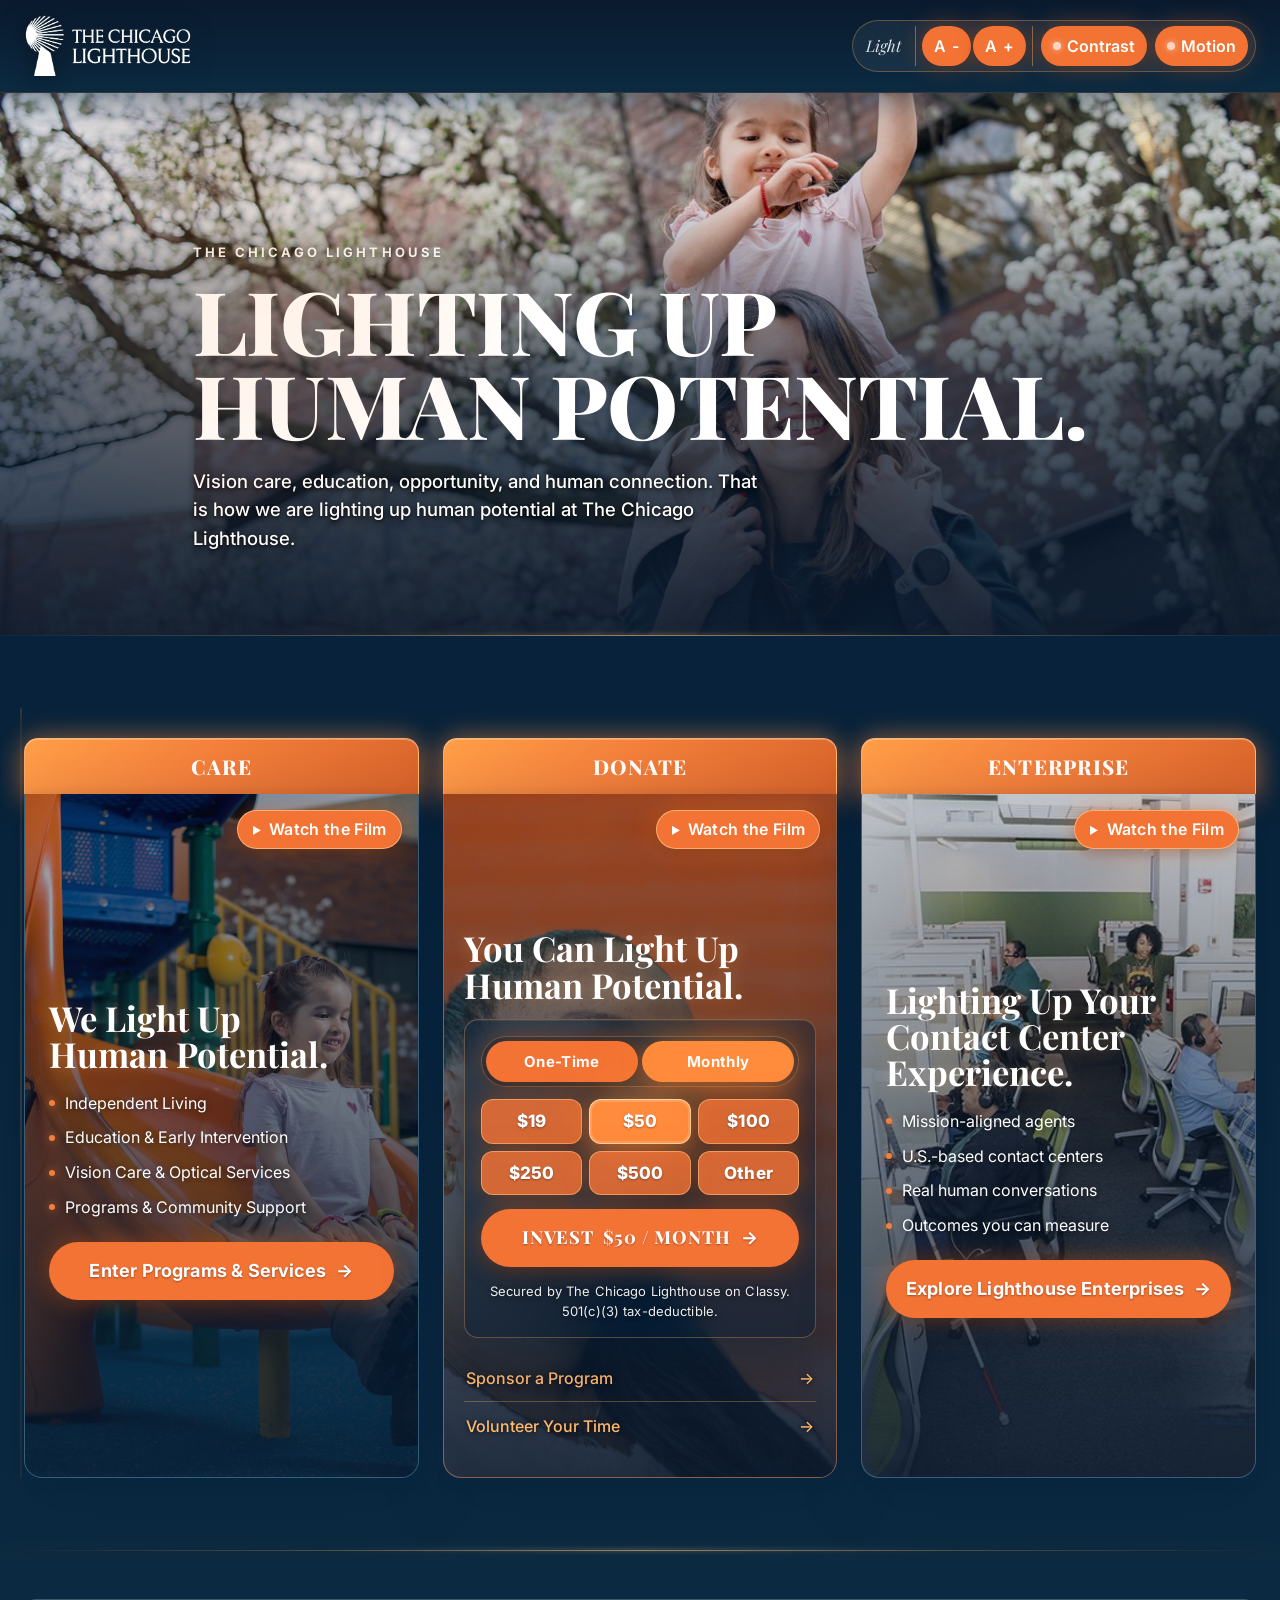
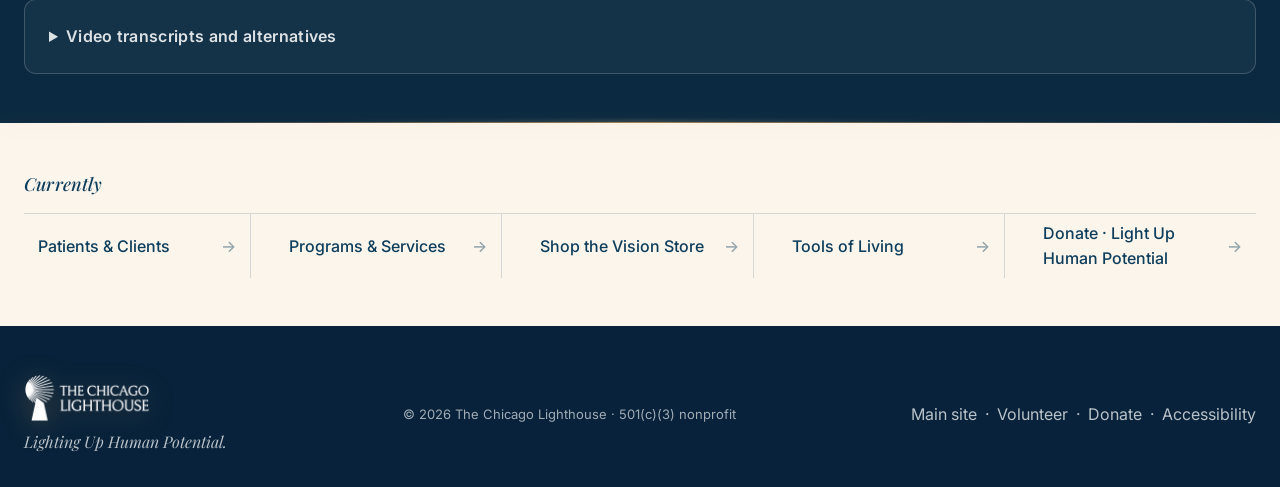
==== commit 72e46839: "Remove redundant ENTER THE SITE CTA, lede stands alone" ====
--- a/index.html
+++ b/index.html
@@ -93,14 +93,7 @@
           <span class="hero-line-dominant" data-illuminate-line>LIGHTING&nbsp;UP</span>
           <span class="hero-line-dominant" data-illuminate-line>HUMAN&nbsp;POTENTIAL.</span>
         </h1>
-        <div class="hero-cta-row">
-          <p class="lede">Vision care, education, opportunity, and human connection. That is how we are lighting up human potential at The Chicago Lighthouse.</p>
-          <div class="hero-row">
-            <a class="btn btn-accent btn-hero-door" href="https://chicagolighthouse.org/" target="_blank" rel="noopener">
-              Enter the Site <span class="arr" aria-hidden="true">&rarr;</span>
-            </a>
-          </div>
-        </div>
+        <p class="lede">Vision care, education, opportunity, and human connection. That is how we are lighting up human potential at The Chicago Lighthouse.</p>
       </div>
     </section>
 
@@ -342,7 +335,11 @@
       } catch(_) {}
 
       // Captions default on for every film modal via Vimeo texttrack param.
+      // The CC toolbar toggle was removed earlier, so ccOn is now a hard
+      // default; if a future toggle is added it can re-assign this flag.
       var CC_LANG = 'en-x-autogen';
+      var ccOn = true;
+      function setCc(v){ ccOn = !!v; }
 
       // ---------- Film modal ----------
       var modal = document.getElementById('filmModal');
--- a/styles.css
+++ b/styles.css
@@ -2200,45 +2200,6 @@
   /* Mobile pill ends ~40px down; ~60px breathing room keeps the
      card from getting unreasonably tall on phones. */
   .doorway .dw-content-donor { padding-top: 6.25rem; }
-}
-
-/* =====================================================
-   v3.8 — Hero lede + ENTER THE SITE inline row
-   Lede paragraph and ENTER THE SITE CTA share a horizontal
-   row at desktop (paragraph left, CTA right, vertically
-   centered). On phones they stack so the CTA goes full-width.
-   ===================================================== */
-.hero-cta-row {
-  display: flex;
-  align-items: center;
-  gap: clamp(1rem, 2.4vw, 2rem);
-  margin-top: 1rem;
-  width: 100%;
-}
-.hero-cta-row .lede {
-  margin: 0;
-  flex: 1 1 auto;
-  min-width: 0;
-}
-.hero-cta-row .hero-row {
-  margin: 0;
-  margin-left: auto;
-  flex: 0 0 auto;
-}
-@media (max-width: 720px) {
-  .hero-cta-row {
-    flex-direction: column;
-    align-items: stretch;
-    gap: 1rem;
-  }
-  .hero-cta-row .hero-row {
-    margin-left: 0;
-    width: 100%;
-  }
-  .hero-cta-row .hero-row .btn-hero-door {
-    width: 100%;
-    justify-content: center;
-  }
 }
 
 /* =====================================================
